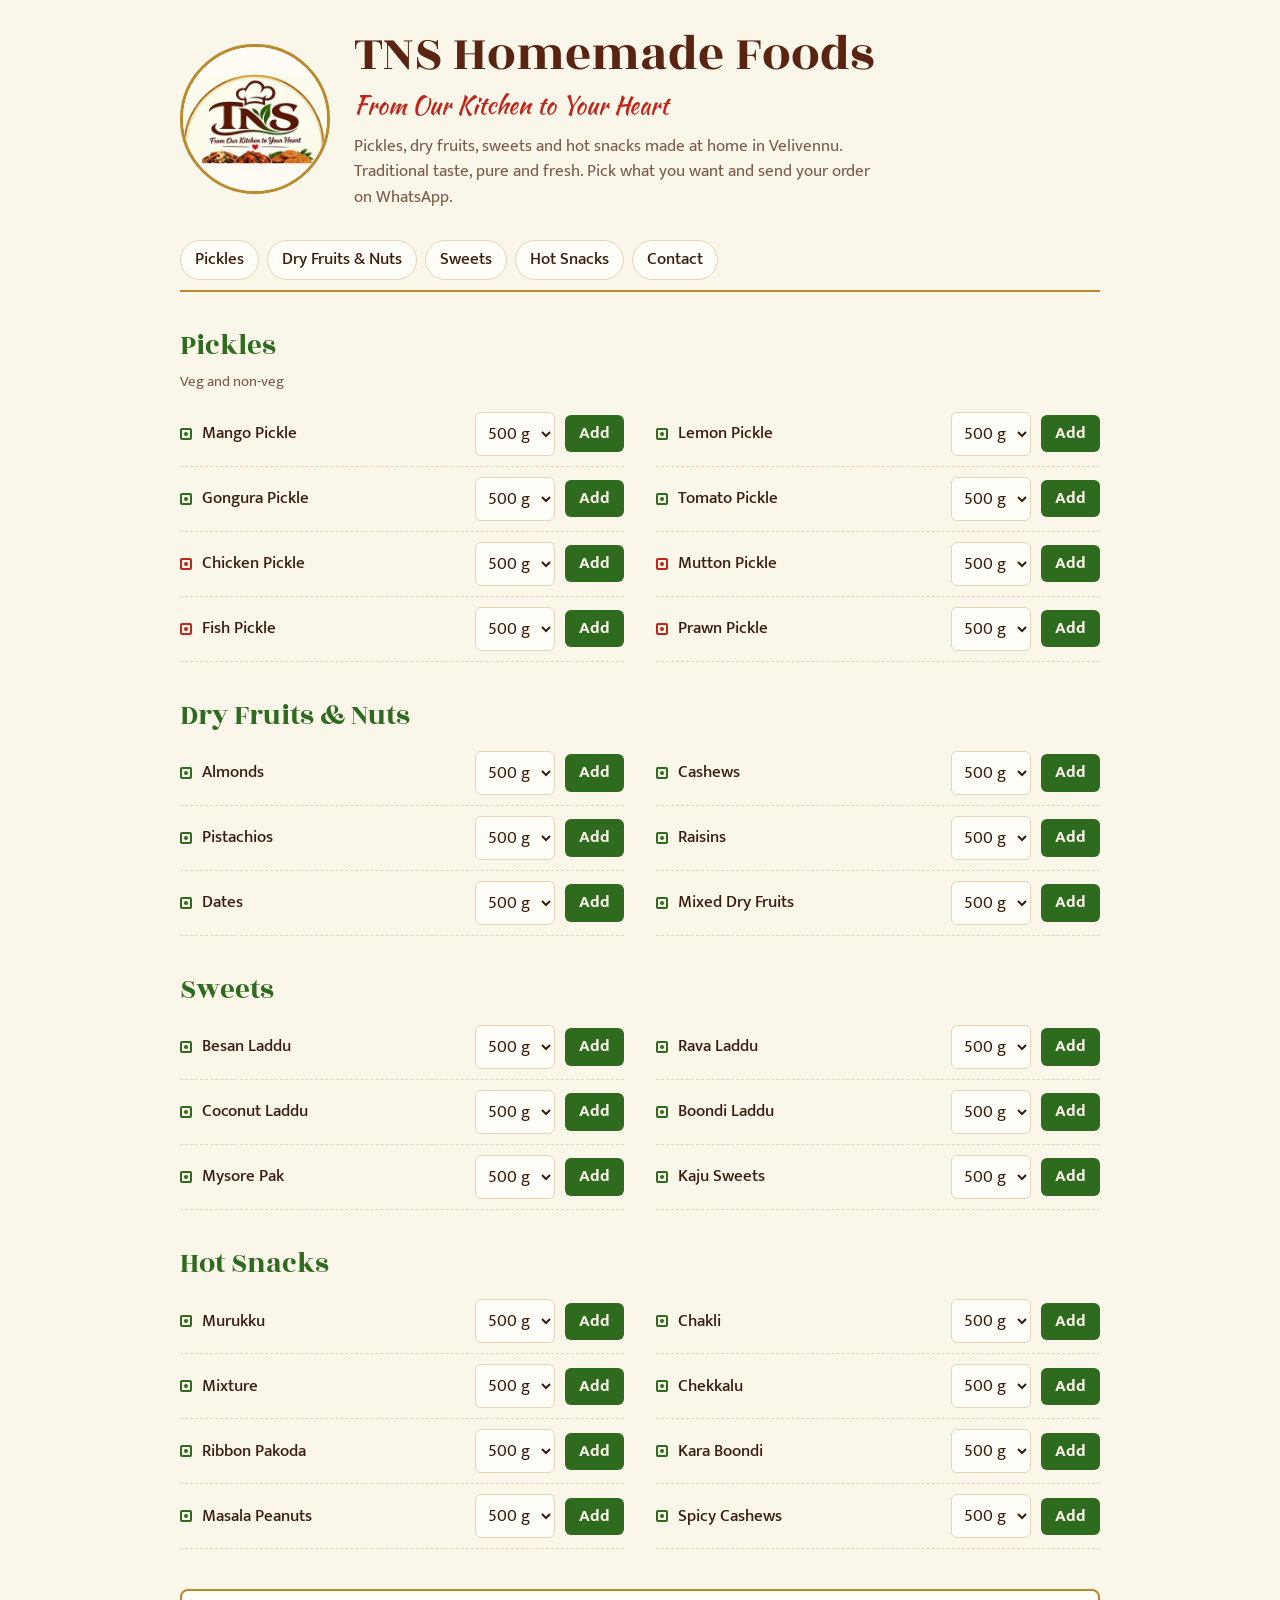
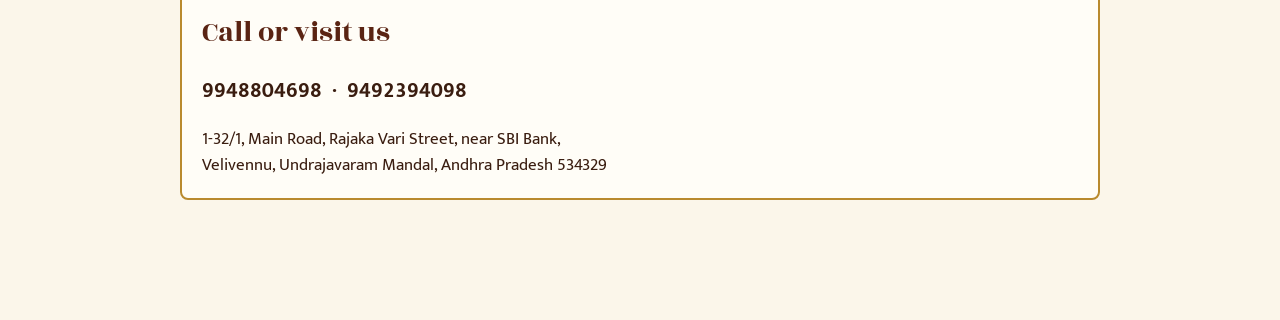
==== index.html @ 2749eb88 "Add files via upload" ====
<!doctype html>
<html lang="en">
<head>
<meta charset="utf-8">
<meta name="viewport" content="width=device-width, initial-scale=1, viewport-fit=cover">
<meta name="description" content="TNS homemade pickles, dry fruits, sweets and hot snacks from Velivennu. Order on WhatsApp.">
<style>body{margin:0}img{max-width:100%}[hidden]{display:none!important}</style>
<title>TNS Kitchen Menu</title>
<link rel="stylesheet" href="https://fonts.googleapis.com/css2?family=Rozha+One&family=Kaushan+Script&family=Mukta:wght@400;500;700&display=swap">
<style>
/* Layout: logo medallion header, sticky category strip, menu as ruled lists per category, order tray pinned to the bottom */
:root{
  --bg:#fbf6ea; --surface:#fffdf7; --ink:#3a1d10; --muted:#7a5a48; --line:#e6d6b8;
  --brown:#5a2413; --leaf:#2f6b1f; --chilli:#c0261c; --gold:#b98a2e; --on-dark:#fff8ea;
  --display:"Rozha One",Georgia,serif; --script:"Kaushan Script","Brush Script MT",cursive; --body:"Mukta","Segoe UI",system-ui,sans-serif;
}
@media (prefers-color-scheme: dark){ :root:not([data-theme="light"]){
  --bg:#1c120c; --surface:#271a12; --ink:#f6ead6; --muted:#c4a98f; --line:#4a3424;
  --brown:#8a3f24; --leaf:#7fc063; --chilli:#f0685c; --gold:#dcae55; --on-dark:#fff8ea; color-scheme:dark } }
:root[data-theme="dark"]{
  --bg:#1c120c; --surface:#271a12; --ink:#f6ead6; --muted:#c4a98f; --line:#4a3424;
  --brown:#8a3f24; --leaf:#7fc063; --chilli:#f0685c; --gold:#dcae55; --on-dark:#fff8ea; color-scheme:dark }
*{box-sizing:border-box}
body{background:var(--bg);color:var(--ink);font-family:var(--body);font-size:17px;line-height:1.5;padding-inline:16px;padding-block:0 120px}
.wrap{max-width:920px;margin-inline:auto}
header{display:flex;flex-wrap:wrap;align-items:center;gap:24px;padding-block:28px 20px}
.logo{width:150px;height:150px;border-radius:50%;border:3px solid var(--gold);object-fit:cover;flex:none;background:#fffdf7}
.head-text{flex:1 1 260px;min-width:0}
h1{font-family:var(--display);font-weight:400;font-size:clamp(2rem,6vw,3.2rem);line-height:1.05;margin:0;color:var(--brown);text-wrap:balance}
:root[data-theme="dark"] h1{color:var(--gold)}
@media (prefers-color-scheme: dark){:root:not([data-theme="light"]) h1{color:var(--gold)}}
.tag{font-family:var(--script);font-size:1.5rem;color:var(--chilli);margin:6px 0 10px}
.lede{margin:0;color:var(--muted);max-width:52ch}
nav{position:sticky;top:env(safe-area-inset-top,0px);z-index:5;background:var(--bg);display:flex;gap:8px;overflow-x:auto;padding-block:10px;border-bottom:2px solid var(--gold)}
nav a{flex:none;text-decoration:none;color:var(--ink);border:1px solid var(--line);background:var(--surface);padding:6px 14px;border-radius:999px;font-weight:500}
nav a:hover,nav a:focus-visible{border-color:var(--gold)}
section{padding-top:32px;scroll-margin-top:60px}
h2{font-family:var(--display);font-weight:400;font-size:1.8rem;margin:0 0 4px;color:var(--leaf)}
.sub{color:var(--muted);margin:0 0 8px;font-size:.95rem}
ul.items{list-style:none;margin:0;padding:0;display:grid;grid-template-columns:repeat(auto-fill,minmax(min(100%,400px),1fr));column-gap:32px}
.items li{display:flex;align-items:center;gap:10px;padding-block:10px;border-bottom:1px dashed var(--line)}
.name{flex:1;min-width:0;font-weight:500}
.dot{width:12px;height:12px;border:2px solid var(--leaf);border-radius:2px;flex:none;position:relative}
.dot::after{content:"";position:absolute;inset:2px;border-radius:50%;background:var(--leaf)}
.dot.nv{border-color:var(--chilli)}.dot.nv::after{background:var(--chilli)}
select,input,textarea{font:inherit;color:var(--ink);background:var(--surface);border:1px solid var(--line);border-radius:6px;padding:6px 8px}
button{font:inherit;cursor:pointer}
.add{background:var(--leaf);color:var(--bg);border:0;border-radius:6px;padding:6px 14px;font-weight:700}
.add:hover{filter:brightness(1.1)}
:focus-visible{outline:3px solid var(--gold);outline-offset:2px}
.visit{margin-top:40px;padding:20px;border:2px solid var(--gold);border-radius:8px;background:var(--surface)}
.visit h2{color:var(--brown)}
:root[data-theme="dark"] .visit h2{color:var(--gold)}
@media (prefers-color-scheme: dark){:root:not([data-theme="light"]) .visit h2{color:var(--gold)}}
.phones{font-size:1.3rem;font-weight:700;font-variant-numeric:tabular-nums;user-select:all}
.tray{position:fixed;left:0;right:0;bottom:0;z-index:10;background:var(--brown);color:var(--on-dark);padding:12px 16px calc(12px + env(safe-area-inset-bottom,0px))}
.tray-in{max-width:920px;margin-inline:auto;display:flex;align-items:center;gap:12px;flex-wrap:wrap}
.tray-in span{flex:1;min-width:0;font-weight:500}
.tray button,.send{background:var(--gold);color:#2a1408;border:0;border-radius:6px;padding:9px 18px;font-weight:700;text-decoration:none;display:inline-block}
.panel{position:fixed;inset:0;z-index:20;background:rgba(20,10,5,.6);display:flex;align-items:flex-end;justify-content:center}
.sheet{background:var(--bg);color:var(--ink);width:100%;max-width:560px;max-height:92%;overflow:auto;border-radius:14px 14px 0 0;padding:20px 16px calc(20px + env(safe-area-inset-bottom,0px));display:grid;gap:12px}
.sheet h2{color:var(--brown);display:flex;justify-content:space-between;align-items:center}
:root[data-theme="dark"] .sheet h2{color:var(--gold)}
@media (prefers-color-scheme: dark){:root:not([data-theme="light"]) .sheet h2{color:var(--gold)}}
.x{background:none;border:0;color:var(--ink);font-size:1.6rem;line-height:1}
.cart{list-style:none;margin:0;padding:0}
.cart li{display:flex;align-items:center;gap:8px;padding-block:8px;border-bottom:1px dashed var(--line)}
.cart .name small{display:block;color:var(--muted);font-weight:400}
.qty{display:flex;align-items:center;gap:8px;font-variant-numeric:tabular-nums}
.qty button{width:32px;height:32px;border-radius:50%;border:1px solid var(--line);background:var(--surface);color:var(--ink);font-weight:700}
label{display:grid;gap:4px;font-weight:500}
.note{color:var(--muted);font-size:.92rem;margin:0}
.send{text-align:center;background:var(--leaf);color:var(--bg);font-size:1.1rem;padding:12px}
.copy{background:none;border:1px solid var(--line);color:var(--ink);border-radius:6px;padding:9px}
</style>
</head>
<body>

<div class="wrap">
<header>
  <img class="logo" src="[data-uri]" alt="TNS logo">
  <div class="head-text">
    <h1>TNS Homemade Foods</h1>
    <p class="tag">From Our Kitchen to Your Heart</p>
    <p class="lede">Pickles, dry fruits, sweets and hot snacks made at home in Velivennu. Traditional taste, pure and fresh. Pick what you want and send your order on WhatsApp.</p>
  </div>
</header>
<nav id="nav" aria-label="Menu categories"></nav>
<main id="menu"></main>

<section class="visit" id="contact">
  <h2>Call or visit us</h2>
  <p class="phones">9948804698 &nbsp;·&nbsp; 9492394098</p>
  <p style="margin:6px 0 0">1-32/1, Main Road, Rajaka Vari Street, near SBI Bank,<br>Velivennu, Undrajavaram Mandal, Andhra Pradesh 534329</p>
</section>
</div>

<div class="tray" id="tray" hidden><div class="tray-in"><span id="trayText"></span><button id="openCart">View order</button></div></div>

<div class="panel" id="panel" hidden>
  <div class="sheet" role="dialog" aria-label="Your order">
    <h2>Your order <button class="x" id="closeCart" aria-label="Close">×</button></h2>
    <ul class="cart" id="cart"></ul>
    <label for="custName">Your name<input id="custName" autocomplete="name"></label>
    <label for="custAddr">Delivery address or "pickup"<textarea id="custAddr" rows="2"></textarea></label>
    <p class="note">We reply on WhatsApp with the price and delivery details before confirming.</p>
    <a class="send" id="send" target="_blank" rel="noopener">Send order on WhatsApp</a>
    <button class="copy" id="copy">Copy order text</button>
  </div>
</div>

<script>
const WA="919948804698", SIZES=["250 g","500 g","1 kg"];
const MENU=[
 {id:"pickles",title:"Pickles",sub:"Veg and non-veg",items:[["Mango Pickle"],["Lemon Pickle"],["Gongura Pickle"],["Tomato Pickle"],["Chicken Pickle",1],["Mutton Pickle",1],["Fish Pickle",1],["Prawn Pickle",1]]},
 {id:"dryfruits",title:"Dry Fruits & Nuts",sub:"",items:[["Almonds"],["Cashews"],["Pistachios"],["Raisins"],["Dates"],["Mixed Dry Fruits"]]},
 {id:"sweets",title:"Sweets",sub:"",items:[["Besan Laddu"],["Rava Laddu"],["Coconut Laddu"],["Boondi Laddu"],["Mysore Pak"],["Kaju Sweets"]]},
 {id:"snacks",title:"Hot Snacks",sub:"",items:[["Murukku"],["Chakli"],["Mixture"],["Chekkalu"],["Ribbon Pakoda"],["Kara Boondi"],["Masala Peanuts"],["Spicy Cashews"]]}
];
const $=id=>document.getElementById(id);
let cart={};
try{cart=JSON.parse(localStorage.getItem("tnsCart"))||{}}catch(e){}
const esc=s=>s.replace(/[&<>"]/g,c=>({"&":"&amp;","<":"&lt;",">":"&gt;",'"':"&quot;"}[c]));

$("nav").innerHTML=MENU.map(c=>`<a href="#${c.id}">${esc(c.title)}</a>`).join("")+`<a href="#contact">Contact</a>`;
$("menu").innerHTML=MENU.map(c=>`<section id="${c.id}"><h2>${esc(c.title)}</h2>${c.sub?`<p class="sub">${c.sub}</p>`:""}<ul class="items">${
  c.items.map(([n,nv],i)=>`<li><span class="dot${nv?" nv":""}" title="${nv?"Non-veg":"Veg"}"></span><span class="name">${esc(n)}</span>
  <select id="sz-${c.id}-${i}" aria-label="Pack size for ${esc(n)}">${SIZES.map((s,k)=>`<option${k==1?" selected":""}>${s}</option>`).join("")}</select>
  <button class="add" data-n="${esc(n)}" data-s="sz-${c.id}-${i}">Add</button></li>`).join("")}</ul></section>`).join("");

function orderText(){
  const lines=Object.entries(cart).map(([k,q])=>`- ${k.replace("|"," (")}) x ${q}`);
  let t="Hello TNS, I would like to order:\n"+lines.join("\n");
  if($("custName").value.trim())t+="\n\nName: "+$("custName").value.trim();
  if($("custAddr").value.trim())t+="\nDelivery: "+$("custAddr").value.trim();
  return t;
}
function render(){
  try{localStorage.setItem("tnsCart",JSON.stringify(cart))}catch(e){}
  const keys=Object.keys(cart), n=keys.reduce((a,k)=>a+cart[k],0);
  $("tray").hidden=!n;
  $("trayText").textContent=n+(n==1?" pack":" packs")+" in your order";
  $("cart").innerHTML=keys.map(k=>{const[a,s]=k.split("|");return `<li><span class="name">${esc(a)}<small>${s}</small></span><span class="qty"><button data-k="${esc(k)}" data-d="-1" aria-label="Less">−</button>${cart[k]}<button data-k="${esc(k)}" data-d="1" aria-label="More">+</button></span></li>`}).join("")||"<li>Your order is empty.</li>";
  $("send").href="https://wa.me/"+WA+"?text="+encodeURIComponent(orderText());
  if(!n)$("panel").hidden=true;
}
$("menu").addEventListener("click",e=>{const b=e.target.closest(".add");if(!b)return;
  const k=b.dataset.n+"|"+$(b.dataset.s).value;cart[k]=(cart[k]||0)+1;render();
  b.textContent="Added";setTimeout(()=>b.textContent="Add",900)});
$("cart").addEventListener("click",e=>{const b=e.target.closest("button");if(!b)return;
  const k=b.dataset.k;cart[k]+=+b.dataset.d;if(cart[k]<=0)delete cart[k];render()});
$("openCart").onclick=()=>$("panel").hidden=false;
$("closeCart").onclick=()=>$("panel").hidden=true;
$("panel").addEventListener("click",e=>{if(e.target===$("panel"))$("panel").hidden=true});
["custName","custAddr"].forEach(i=>$(i).addEventListener("input",render));
$("copy").onclick=()=>{const done=()=>{$("copy").textContent="Copied";setTimeout(()=>$("copy").textContent="Copy order text",1200)};
  navigator.clipboard.writeText(orderText()).then(done).catch(()=>{$("copy").textContent="Could not copy. Use the WhatsApp button."})};
render();
</script>
</body>
</html>
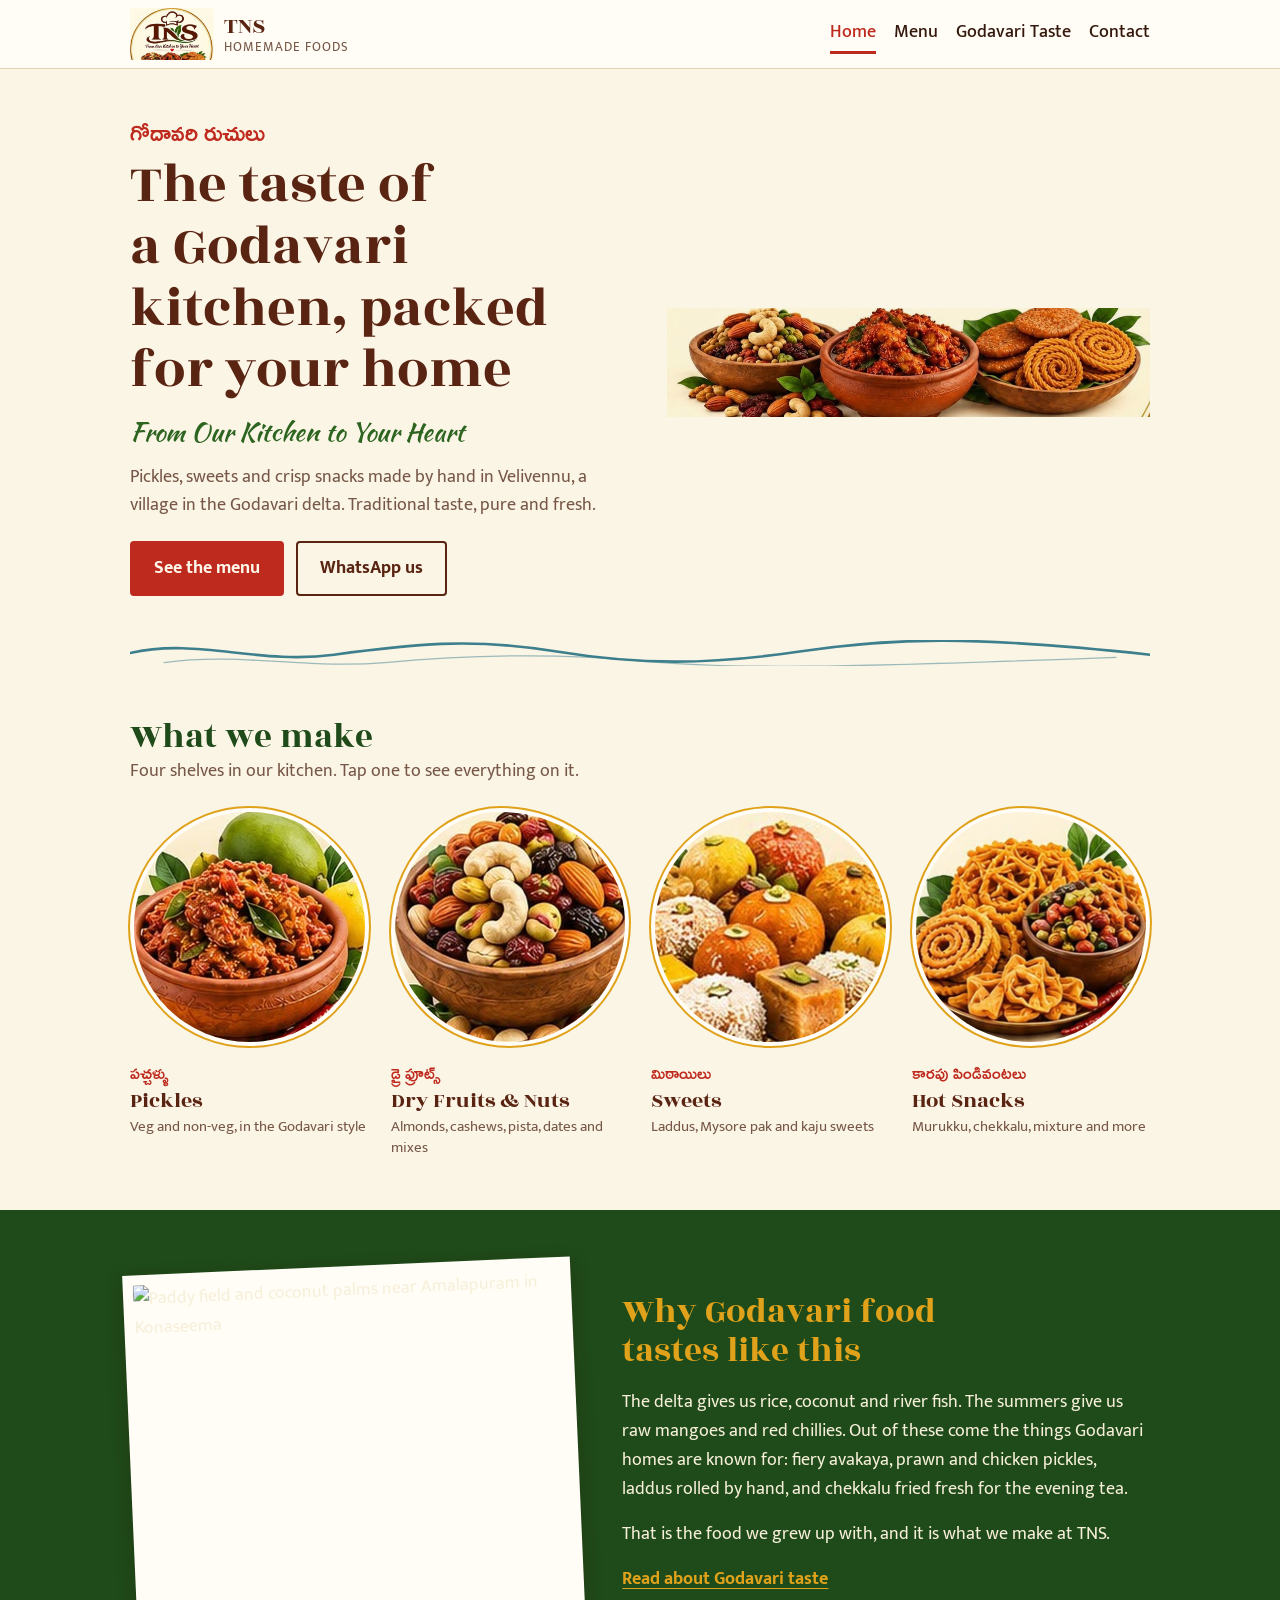
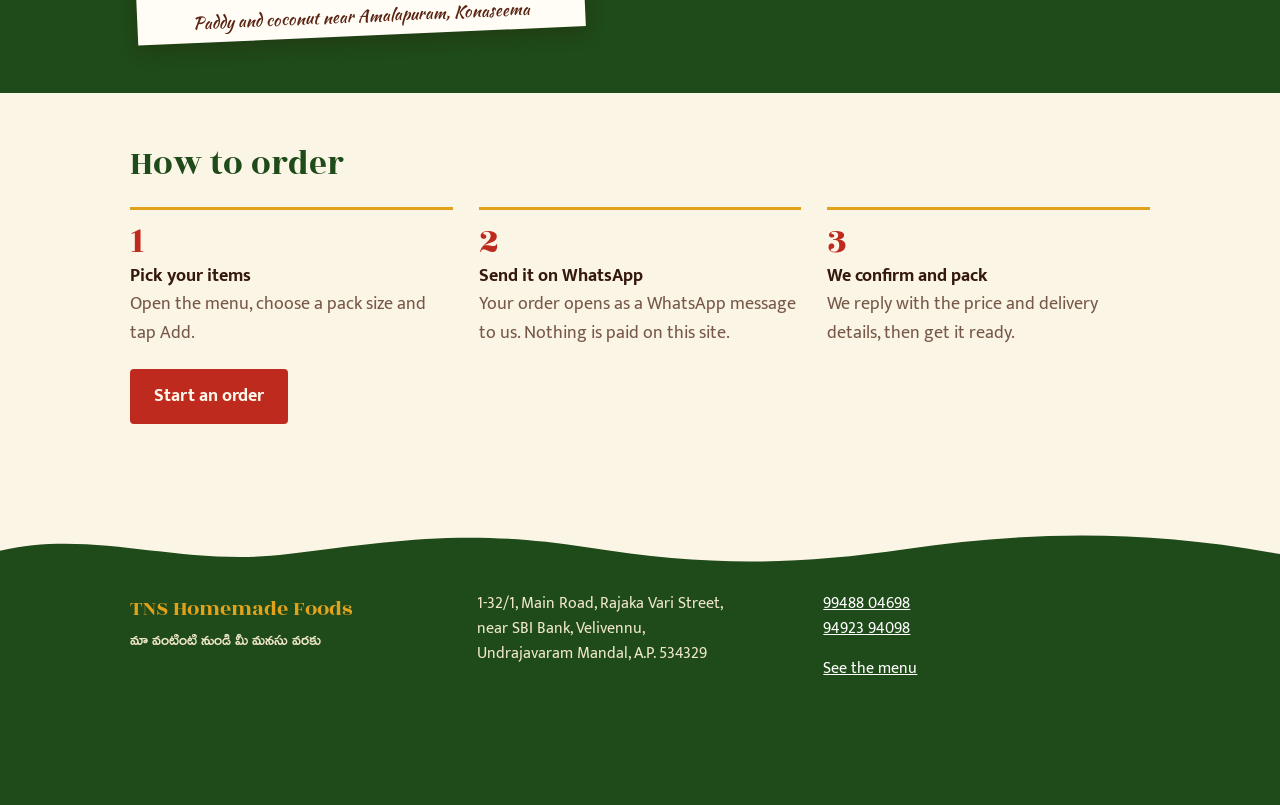
==== commit b2bf563b: "Add files via upload" ====
--- a/index.html
+++ b/index.html
@@ -2,160 +2,83 @@
 <html lang="en">
 <head>
 <meta charset="utf-8">
-<meta name="viewport" content="width=device-width, initial-scale=1, viewport-fit=cover">
-<meta name="description" content="TNS homemade pickles, dry fruits, sweets and hot snacks from Velivennu. Order on WhatsApp.">
-<style>body{margin:0}img{max-width:100%}[hidden]{display:none!important}</style>
-<title>TNS Kitchen Menu</title>
-<link rel="stylesheet" href="https://fonts.googleapis.com/css2?family=Rozha+One&family=Kaushan+Script&family=Mukta:wght@400;500;700&display=swap">
-<style>
-/* Layout: logo medallion header, sticky category strip, menu as ruled lists per category, order tray pinned to the bottom */
-:root{
-  --bg:#fbf6ea; --surface:#fffdf7; --ink:#3a1d10; --muted:#7a5a48; --line:#e6d6b8;
-  --brown:#5a2413; --leaf:#2f6b1f; --chilli:#c0261c; --gold:#b98a2e; --on-dark:#fff8ea;
-  --display:"Rozha One",Georgia,serif; --script:"Kaushan Script","Brush Script MT",cursive; --body:"Mukta","Segoe UI",system-ui,sans-serif;
-}
-@media (prefers-color-scheme: dark){ :root:not([data-theme="light"]){
-  --bg:#1c120c; --surface:#271a12; --ink:#f6ead6; --muted:#c4a98f; --line:#4a3424;
-  --brown:#8a3f24; --leaf:#7fc063; --chilli:#f0685c; --gold:#dcae55; --on-dark:#fff8ea; color-scheme:dark } }
-:root[data-theme="dark"]{
-  --bg:#1c120c; --surface:#271a12; --ink:#f6ead6; --muted:#c4a98f; --line:#4a3424;
-  --brown:#8a3f24; --leaf:#7fc063; --chilli:#f0685c; --gold:#dcae55; --on-dark:#fff8ea; color-scheme:dark }
-*{box-sizing:border-box}
-body{background:var(--bg);color:var(--ink);font-family:var(--body);font-size:17px;line-height:1.5;padding-inline:16px;padding-block:0 120px}
-.wrap{max-width:920px;margin-inline:auto}
-header{display:flex;flex-wrap:wrap;align-items:center;gap:24px;padding-block:28px 20px}
-.logo{width:150px;height:150px;border-radius:50%;border:3px solid var(--gold);object-fit:cover;flex:none;background:#fffdf7}
-.head-text{flex:1 1 260px;min-width:0}
-h1{font-family:var(--display);font-weight:400;font-size:clamp(2rem,6vw,3.2rem);line-height:1.05;margin:0;color:var(--brown);text-wrap:balance}
-:root[data-theme="dark"] h1{color:var(--gold)}
-@media (prefers-color-scheme: dark){:root:not([data-theme="light"]) h1{color:var(--gold)}}
-.tag{font-family:var(--script);font-size:1.5rem;color:var(--chilli);margin:6px 0 10px}
-.lede{margin:0;color:var(--muted);max-width:52ch}
-nav{position:sticky;top:env(safe-area-inset-top,0px);z-index:5;background:var(--bg);display:flex;gap:8px;overflow-x:auto;padding-block:10px;border-bottom:2px solid var(--gold)}
-nav a{flex:none;text-decoration:none;color:var(--ink);border:1px solid var(--line);background:var(--surface);padding:6px 14px;border-radius:999px;font-weight:500}
-nav a:hover,nav a:focus-visible{border-color:var(--gold)}
-section{padding-top:32px;scroll-margin-top:60px}
-h2{font-family:var(--display);font-weight:400;font-size:1.8rem;margin:0 0 4px;color:var(--leaf)}
-.sub{color:var(--muted);margin:0 0 8px;font-size:.95rem}
-ul.items{list-style:none;margin:0;padding:0;display:grid;grid-template-columns:repeat(auto-fill,minmax(min(100%,400px),1fr));column-gap:32px}
-.items li{display:flex;align-items:center;gap:10px;padding-block:10px;border-bottom:1px dashed var(--line)}
-.name{flex:1;min-width:0;font-weight:500}
-.dot{width:12px;height:12px;border:2px solid var(--leaf);border-radius:2px;flex:none;position:relative}
-.dot::after{content:"";position:absolute;inset:2px;border-radius:50%;background:var(--leaf)}
-.dot.nv{border-color:var(--chilli)}.dot.nv::after{background:var(--chilli)}
-select,input,textarea{font:inherit;color:var(--ink);background:var(--surface);border:1px solid var(--line);border-radius:6px;padding:6px 8px}
-button{font:inherit;cursor:pointer}
-.add{background:var(--leaf);color:var(--bg);border:0;border-radius:6px;padding:6px 14px;font-weight:700}
-.add:hover{filter:brightness(1.1)}
-:focus-visible{outline:3px solid var(--gold);outline-offset:2px}
-.visit{margin-top:40px;padding:20px;border:2px solid var(--gold);border-radius:8px;background:var(--surface)}
-.visit h2{color:var(--brown)}
-:root[data-theme="dark"] .visit h2{color:var(--gold)}
-@media (prefers-color-scheme: dark){:root:not([data-theme="light"]) .visit h2{color:var(--gold)}}
-.phones{font-size:1.3rem;font-weight:700;font-variant-numeric:tabular-nums;user-select:all}
-.tray{position:fixed;left:0;right:0;bottom:0;z-index:10;background:var(--brown);color:var(--on-dark);padding:12px 16px calc(12px + env(safe-area-inset-bottom,0px))}
-.tray-in{max-width:920px;margin-inline:auto;display:flex;align-items:center;gap:12px;flex-wrap:wrap}
-.tray-in span{flex:1;min-width:0;font-weight:500}
-.tray button,.send{background:var(--gold);color:#2a1408;border:0;border-radius:6px;padding:9px 18px;font-weight:700;text-decoration:none;display:inline-block}
-.panel{position:fixed;inset:0;z-index:20;background:rgba(20,10,5,.6);display:flex;align-items:flex-end;justify-content:center}
-.sheet{background:var(--bg);color:var(--ink);width:100%;max-width:560px;max-height:92%;overflow:auto;border-radius:14px 14px 0 0;padding:20px 16px calc(20px + env(safe-area-inset-bottom,0px));display:grid;gap:12px}
-.sheet h2{color:var(--brown);display:flex;justify-content:space-between;align-items:center}
-:root[data-theme="dark"] .sheet h2{color:var(--gold)}
-@media (prefers-color-scheme: dark){:root:not([data-theme="light"]) .sheet h2{color:var(--gold)}}
-.x{background:none;border:0;color:var(--ink);font-size:1.6rem;line-height:1}
-.cart{list-style:none;margin:0;padding:0}
-.cart li{display:flex;align-items:center;gap:8px;padding-block:8px;border-bottom:1px dashed var(--line)}
-.cart .name small{display:block;color:var(--muted);font-weight:400}
-.qty{display:flex;align-items:center;gap:8px;font-variant-numeric:tabular-nums}
-.qty button{width:32px;height:32px;border-radius:50%;border:1px solid var(--line);background:var(--surface);color:var(--ink);font-weight:700}
-label{display:grid;gap:4px;font-weight:500}
-.note{color:var(--muted);font-size:.92rem;margin:0}
-.send{text-align:center;background:var(--leaf);color:var(--bg);font-size:1.1rem;padding:12px}
-.copy{background:none;border:1px solid var(--line);color:var(--ink);border-radius:6px;padding:9px}
-</style>
+<meta name="viewport" content="width=device-width, initial-scale=1">
+<title>TNS Homemade Foods | Godavari pickles, sweets and snacks</title>
+<meta name="description" content="Homemade Godavari pickles, dry fruits, sweets and hot snacks from Velivennu, Andhra Pradesh. Order on WhatsApp.">
+<meta property="og:title" content="TNS Homemade Foods | Godavari pickles, sweets and snacks">
+<meta property="og:description" content="Homemade Godavari pickles, dry fruits, sweets and hot snacks from Velivennu, Andhra Pradesh. Order on WhatsApp.">
+<meta property="og:image" content="https://tnsfoods4698-jpg.github.io/tnsfoods/logo.jpg">
+<meta property="og:type" content="website">
+<link rel="icon" href="logo.jpg">
+<link rel="preconnect" href="https://fonts.googleapis.com">
+<link rel="stylesheet" href="https://fonts.googleapis.com/css2?family=Rozha+One&family=Kaushan+Script&family=Mukta:wght@400;500;700&family=Ramabhadra&family=Noto+Sans+Telugu:wght@400;600&display=swap">
+<link rel="stylesheet" href="style.css">
 </head>
 <body>
-
-<div class="wrap">
-<header>
-  <img class="logo" src="[data-uri]" alt="TNS logo">
-  <div class="head-text">
-    <h1>TNS Homemade Foods</h1>
-    <p class="tag">From Our Kitchen to Your Heart</p>
-    <p class="lede">Pickles, dry fruits, sweets and hot snacks made at home in Velivennu. Traditional taste, pure and fresh. Pick what you want and send your order on WhatsApp.</p>
+<header class="top">
+  <div class="wrap top-in">
+    <a class="brand" href="index.html"><img src="logo.jpg" alt="TNS" width="96" height="60"><span>TNS <small>Homemade Foods</small></span></a>
+    <nav aria-label="Main"><a href="index.html" aria-current="page">Home</a><a href="menu.html">Menu</a><a href="godavari.html">Godavari Taste</a><a href="contact.html">Contact</a></nav>
   </div>
 </header>
-<nav id="nav" aria-label="Menu categories"></nav>
-<main id="menu"></main>
+<main>
+<section class="hero"><div class="wrap hero-in">
+  <div class="hero-text">
+    <p class="te hero-te">గోదావరి రుచులు</p>
+    <h1>The taste of a Godavari kitchen, packed for your home</h1>
+    <p class="script">From Our Kitchen to Your Heart</p>
+    <p class="lede">Pickles, sweets and crisp snacks made by hand in Velivennu, a village in the Godavari delta. Traditional taste, pure and fresh.</p>
+    <p class="cta"><a class="btn" href="menu.html">See the menu</a> <a class="btn ghost" href="https://wa.me/919948804698" target="_blank" rel="noopener">WhatsApp us</a></p>
+  </div>
+  <img class="hero-img" src="c_hero.jpg" alt="Dry fruits, pickle and murukku in clay and wooden bowls">
+</div></section>
+<div class="wrap"><svg class="river" viewBox="0 0 1200 30" preserveAspectRatio="none" aria-hidden="true"><path d="M0 15c80-18 150 14 240 2s160-20 260-4 180 16 290 0 200-18 410 4" fill="none" stroke="currentColor" stroke-width="3" stroke-linecap="round"/><path d="M40 26c90-12 170 8 260 0s190-12 300-2 230 8 560-4" fill="none" stroke="currentColor" stroke-width="1.5" stroke-linecap="round" opacity=".5"/></svg></div>
 
-<section class="visit" id="contact">
-  <h2>Call or visit us</h2>
-  <p class="phones">9948804698 &nbsp;·&nbsp; 9492394098</p>
-  <p style="margin:6px 0 0">1-32/1, Main Road, Rajaka Vari Street, near SBI Bank,<br>Velivennu, Undrajavaram Mandal, Andhra Pradesh 534329</p>
+<section class="wrap block">
+  <h2>What we make</h2>
+  <p class="block-sub">Four shelves in our kitchen. Tap one to see everything on it.</p>
+  <div class="cats"><a class="cat" href="menu.html#pickles"><img src="c_pickles.jpg" alt="" loading="lazy"><span class="cat-te te">పచ్చళ్ళు</span><strong>Pickles</strong><span class="cat-sub">Veg and non-veg, in the Godavari style</span></a><a class="cat" href="menu.html#dryfruits"><img src="c_dryfruits.jpg" alt="" loading="lazy"><span class="cat-te te">డ్రై ఫ్రూట్స్</span><strong>Dry Fruits & Nuts</strong><span class="cat-sub">Almonds, cashews, pista, dates and mixes</span></a><a class="cat" href="menu.html#sweets"><img src="c_sweets.jpg" alt="" loading="lazy"><span class="cat-te te">మిఠాయిలు</span><strong>Sweets</strong><span class="cat-sub">Laddus, Mysore pak and kaju sweets</span></a><a class="cat" href="menu.html#snacks"><img src="c_snacks.jpg" alt="" loading="lazy"><span class="cat-te te">కారపు పిండివంటలు</span><strong>Hot Snacks</strong><span class="cat-sub">Murukku, chekkalu, mixture and more</span></a></div>
 </section>
-</div>
 
-<div class="tray" id="tray" hidden><div class="tray-in"><span id="trayText"></span><button id="openCart">View order</button></div></div>
+<section class="leaf"><div class="wrap split">
+  <figure class="photo tilt"><img src="https://commons.wikimedia.org/wiki/Special:FilePath/Amazing_look_at_amalapuram.jpg?width=1000" alt="Paddy field and coconut palms near Amalapuram in Konaseema" loading="lazy"><figcaption>Paddy and coconut near Amalapuram, Konaseema</figcaption></figure>
+  <div>
+    <h2>Why Godavari food tastes like this</h2>
+    <p>The delta gives us rice, coconut and river fish. The summers give us raw mangoes and red chillies. Out of these come the things Godavari homes are known for: fiery avakaya, prawn and chicken pickles, laddus rolled by hand, and chekkalu fried fresh for the evening tea.</p>
+    <p>That is the food we grew up with, and it is what we make at TNS.</p>
+    <p><a class="link" href="godavari.html">Read about Godavari taste</a></p>
+  </div>
+</div></section>
 
+<section class="wrap block">
+  <h2>How to order</h2>
+  <ol class="steps">
+    <li><strong>Pick your items</strong>Open the menu, choose a pack size and tap Add.</li>
+    <li><strong>Send it on WhatsApp</strong>Your order opens as a WhatsApp message to us. Nothing is paid on this site.</li>
+    <li><strong>We confirm and pack</strong>We reply with the price and delivery details, then get it ready.</li>
+  </ol>
+  <p class="cta"><a class="btn" href="menu.html">Start an order</a></p>
+</section>
+</main>
+<footer class="foot">
+  <svg class="wave" viewBox="0 0 1200 40" preserveAspectRatio="none" aria-hidden="true"><path d="M0 22c90-26 170 20 270 4s170-30 280-8 190 22 300 2 220-24 350 6v14H0z" fill="currentColor"/></svg>
+  <div class="foot-body"><div class="wrap foot-in">
+    <div><p class="foot-name">TNS Homemade Foods</p><p class="te">మా వంటింటి నుండి మీ మనసు వరకు</p></div>
+    <div><p>1-32/1, Main Road, Rajaka Vari Street,<br>near SBI Bank, Velivennu,<br>Undrajavaram Mandal, A.P. 534329</p></div>
+    <div><p><a href="tel:+919948804698">99488 04698</a><br><a href="tel:+919492394098">94923 94098</a></p><p><a href="menu.html">See the menu</a></p></div>
+  </div></div>
+</footer>
+<div class="tray" id="tray" hidden><div class="wrap tray-in"><span id="trayText"></span><button id="openCart" type="button">View order</button></div></div>
 <div class="panel" id="panel" hidden>
   <div class="sheet" role="dialog" aria-label="Your order">
-    <h2>Your order <button class="x" id="closeCart" aria-label="Close">×</button></h2>
+    <h2>Your order <button class="x" id="closeCart" type="button" aria-label="Close">×</button></h2>
     <ul class="cart" id="cart"></ul>
     <label for="custName">Your name<input id="custName" autocomplete="name"></label>
-    <label for="custAddr">Delivery address or "pickup"<textarea id="custAddr" rows="2"></textarea></label>
-    <p class="note">We reply on WhatsApp with the price and delivery details before confirming.</p>
-    <a class="send" id="send" target="_blank" rel="noopener">Send order on WhatsApp</a>
-    <button class="copy" id="copy">Copy order text</button>
+    <label for="custAddr">Delivery address, or write "pickup"<textarea id="custAddr" rows="2"></textarea></label>
+    <p class="note">We reply on WhatsApp with the price and delivery details before we pack anything.</p>
+    <a class="btn wa" id="send" target="_blank" rel="noopener">Send order on WhatsApp</a>
   </div>
 </div>
-
-<script>
-const WA="919948804698", SIZES=["250 g","500 g","1 kg"];
-const MENU=[
- {id:"pickles",title:"Pickles",sub:"Veg and non-veg",items:[["Mango Pickle"],["Lemon Pickle"],["Gongura Pickle"],["Tomato Pickle"],["Chicken Pickle",1],["Mutton Pickle",1],["Fish Pickle",1],["Prawn Pickle",1]]},
- {id:"dryfruits",title:"Dry Fruits & Nuts",sub:"",items:[["Almonds"],["Cashews"],["Pistachios"],["Raisins"],["Dates"],["Mixed Dry Fruits"]]},
- {id:"sweets",title:"Sweets",sub:"",items:[["Besan Laddu"],["Rava Laddu"],["Coconut Laddu"],["Boondi Laddu"],["Mysore Pak"],["Kaju Sweets"]]},
- {id:"snacks",title:"Hot Snacks",sub:"",items:[["Murukku"],["Chakli"],["Mixture"],["Chekkalu"],["Ribbon Pakoda"],["Kara Boondi"],["Masala Peanuts"],["Spicy Cashews"]]}
-];
-const $=id=>document.getElementById(id);
-let cart={};
-try{cart=JSON.parse(localStorage.getItem("tnsCart"))||{}}catch(e){}
-const esc=s=>s.replace(/[&<>"]/g,c=>({"&":"&amp;","<":"&lt;",">":"&gt;",'"':"&quot;"}[c]));
-
-$("nav").innerHTML=MENU.map(c=>`<a href="#${c.id}">${esc(c.title)}</a>`).join("")+`<a href="#contact">Contact</a>`;
-$("menu").innerHTML=MENU.map(c=>`<section id="${c.id}"><h2>${esc(c.title)}</h2>${c.sub?`<p class="sub">${c.sub}</p>`:""}<ul class="items">${
-  c.items.map(([n,nv],i)=>`<li><span class="dot${nv?" nv":""}" title="${nv?"Non-veg":"Veg"}"></span><span class="name">${esc(n)}</span>
-  <select id="sz-${c.id}-${i}" aria-label="Pack size for ${esc(n)}">${SIZES.map((s,k)=>`<option${k==1?" selected":""}>${s}</option>`).join("")}</select>
-  <button class="add" data-n="${esc(n)}" data-s="sz-${c.id}-${i}">Add</button></li>`).join("")}</ul></section>`).join("");
-
-function orderText(){
-  const lines=Object.entries(cart).map(([k,q])=>`- ${k.replace("|"," (")}) x ${q}`);
-  let t="Hello TNS, I would like to order:\n"+lines.join("\n");
-  if($("custName").value.trim())t+="\n\nName: "+$("custName").value.trim();
-  if($("custAddr").value.trim())t+="\nDelivery: "+$("custAddr").value.trim();
-  return t;
-}
-function render(){
-  try{localStorage.setItem("tnsCart",JSON.stringify(cart))}catch(e){}
-  const keys=Object.keys(cart), n=keys.reduce((a,k)=>a+cart[k],0);
-  $("tray").hidden=!n;
-  $("trayText").textContent=n+(n==1?" pack":" packs")+" in your order";
-  $("cart").innerHTML=keys.map(k=>{const[a,s]=k.split("|");return `<li><span class="name">${esc(a)}<small>${s}</small></span><span class="qty"><button data-k="${esc(k)}" data-d="-1" aria-label="Less">−</button>${cart[k]}<button data-k="${esc(k)}" data-d="1" aria-label="More">+</button></span></li>`}).join("")||"<li>Your order is empty.</li>";
-  $("send").href="https://wa.me/"+WA+"?text="+encodeURIComponent(orderText());
-  if(!n)$("panel").hidden=true;
-}
-$("menu").addEventListener("click",e=>{const b=e.target.closest(".add");if(!b)return;
-  const k=b.dataset.n+"|"+$(b.dataset.s).value;cart[k]=(cart[k]||0)+1;render();
-  b.textContent="Added";setTimeout(()=>b.textContent="Add",900)});
-$("cart").addEventListener("click",e=>{const b=e.target.closest("button");if(!b)return;
-  const k=b.dataset.k;cart[k]+=+b.dataset.d;if(cart[k]<=0)delete cart[k];render()});
-$("openCart").onclick=()=>$("panel").hidden=false;
-$("closeCart").onclick=()=>$("panel").hidden=true;
-$("panel").addEventListener("click",e=>{if(e.target===$("panel"))$("panel").hidden=true});
-["custName","custAddr"].forEach(i=>$(i).addEventListener("input",render));
-$("copy").onclick=()=>{const done=()=>{$("copy").textContent="Copied";setTimeout(()=>$("copy").textContent="Copy order text",1200)};
-  navigator.clipboard.writeText(orderText()).then(done).catch(()=>{$("copy").textContent="Could not copy. Use the WhatsApp button."})};
-render();
-</script>
+<script src="app.js"></script>
 </body>
 </html>
--- a/style.css
+++ b/style.css
@@ -0,0 +1,133 @@
+:root{
+  --bg:#fbf5e6; --paper:#fffdf6; --ink:#35190d; --muted:#775848; --line:#e4d3b1;
+  --brown:#5a2413; --leaf:#2c6420; --leaf-deep:#1f4a19; --chilli:#bf2a1e; --turmeric:#e0a21b; --river:#3d7f8c;
+  --display:"Rozha One",Georgia,serif; --script:"Kaushan Script",cursive; --body:"Mukta","Noto Sans Telugu","Segoe UI",sans-serif; --telugu:"Ramabhadra","Noto Sans Telugu",sans-serif;
+}
+*{box-sizing:border-box}
+html{scroll-behavior:smooth}
+body{margin:0;background:var(--bg);color:var(--ink);font-family:var(--body);font-size:18px;line-height:1.6}
+img{max-width:100%;display:block}
+a{color:inherit}
+.wrap{max-width:1060px;margin-inline:auto;padding-inline:20px}
+.te{font-family:var(--telugu)}
+h1,h2{font-family:var(--display);font-weight:400;line-height:1.1;text-wrap:balance;margin:0}
+h1{font-size:clamp(2.1rem,5.5vw,3.5rem);color:var(--brown)}
+h2{font-size:clamp(1.6rem,3.5vw,2.2rem);color:var(--leaf-deep)}
+p{margin:0 0 .9em}
+:focus-visible{outline:3px solid var(--turmeric);outline-offset:2px}
+
+.top{position:sticky;top:0;z-index:8;background:var(--paper);border-bottom:1px solid var(--line)}
+.top-in{display:flex;align-items:center;justify-content:space-between;gap:8px 20px;flex-wrap:wrap;padding-block:8px}
+.brand{display:flex;align-items:center;gap:10px;text-decoration:none;font-family:var(--display);font-size:1.5rem;color:var(--brown);line-height:1}
+.brand img{height:52px;width:auto;mix-blend-mode:multiply}
+.brand small{display:block;font-family:var(--body);font-size:.8rem;letter-spacing:.08em;text-transform:uppercase;color:var(--muted);margin-top:4px}
+.top nav{display:flex;gap:4px 18px;flex-wrap:wrap}
+.top nav a{text-decoration:none;font-weight:500;padding:4px 0;border-bottom:3px solid transparent}
+.top nav a:hover{border-color:var(--line)}
+.top nav a[aria-current]{border-color:var(--chilli);color:var(--chilli)}
+
+.hero-in{display:grid;grid-template-columns:1.05fr 1fr;gap:30px;align-items:center;padding-block:44px 28px}
+.hero-te{color:var(--chilli);font-size:1.5rem;margin:0 0 4px}
+.script{font-family:var(--script);font-size:1.6rem;color:var(--leaf);margin:.4em 0}
+.lede{color:var(--muted);max-width:56ch;font-size:1.1rem}
+.hero-img{width:100%;mix-blend-mode:multiply}
+.cta{display:flex;gap:12px;flex-wrap:wrap;margin-top:1.2em}
+.btn{display:inline-block;background:var(--chilli);color:#fff8ea;text-decoration:none;font-weight:700;padding:11px 22px;border-radius:4px;border:2px solid var(--chilli);cursor:pointer;font:inherit;font-weight:700}
+.btn:hover{background:var(--brown);border-color:var(--brown)}
+.btn.ghost{background:transparent;color:var(--brown);border-color:var(--brown)}
+.btn.ghost:hover{background:var(--brown);color:#fff8ea}
+.btn.wa{background:var(--leaf);border-color:var(--leaf);text-align:center}
+.link{color:var(--chilli);font-weight:700;text-underline-offset:4px}
+.river{display:block;width:100%;height:26px;color:var(--river)}
+
+.block{padding-block:52px}
+.block-sub{color:var(--muted)}
+.cats{display:grid;grid-template-columns:repeat(4,1fr);gap:22px;margin-top:22px}
+.cat{text-decoration:none;display:flex;flex-direction:column;gap:2px}
+.cat img{aspect-ratio:1;width:100%;object-fit:cover;border-radius:50%;border:4px solid var(--paper);outline:2px solid var(--turmeric);margin-bottom:12px;transition:transform .25s}
+.cat:nth-child(even) img{border-radius:46% 54% 50% 50%/52% 48% 52% 48%}
+.cat:hover img{transform:rotate(-3deg) scale(1.03)}
+.cat-te{color:var(--chilli);font-size:1.05rem}
+.cat strong{font-family:var(--display);font-weight:400;font-size:1.35rem;color:var(--brown);line-height:1.15}
+.cat-sub{color:var(--muted);font-size:.95rem;line-height:1.4}
+
+.leaf{background:var(--leaf-deep);color:#f6efd9;padding-block:56px}
+.leaf h2{color:var(--turmeric);margin-bottom:.5em}
+.leaf .link{color:var(--turmeric)}
+.split{display:grid;grid-template-columns:.85fr 1fr;gap:44px;align-items:center}
+.photo{margin:0;background:var(--paper);padding:10px 10px 6px;box-shadow:0 6px 18px rgba(40,20,5,.25)}
+.photo img{width:100%;aspect-ratio:4/3;object-fit:cover}
+.photo figcaption{font-family:var(--script);color:var(--brown);text-align:center;padding-top:6px;font-size:1.05rem}
+.photo.tilt{transform:rotate(-2.5deg)}
+.photo.wide img{aspect-ratio:21/9}
+
+.steps{list-style:none;counter-reset:s;padding:0;margin:24px 0 0;display:grid;grid-template-columns:repeat(3,1fr);gap:26px}
+.steps li{counter-increment:s;border-top:3px solid var(--turmeric);padding-top:12px;color:var(--muted)}
+.steps li::before{content:counter(s);font-family:var(--display);font-size:2.4rem;color:var(--chilli);line-height:1;display:block}
+.steps strong{display:block;color:var(--ink);font-size:1.15rem}
+
+.pagehead{padding-block:40px 20px}
+.chips{position:sticky;top:69px;z-index:5;background:var(--bg);display:flex;gap:8px;overflow-x:auto;padding-block:10px;border-bottom:2px solid var(--turmeric)}
+.chips a{flex:none;text-decoration:none;border:1px solid var(--line);background:var(--paper);padding:5px 14px;border-radius:999px;font-weight:500}
+.msec{padding-top:36px;scroll-margin-top:130px}
+.msec-head{display:flex;align-items:center;gap:16px;margin-bottom:6px}
+.msec-head img{width:84px;height:84px;object-fit:cover;border-radius:50%;outline:2px solid var(--turmeric);flex:none}
+.msec-head .te{color:var(--chilli);display:block;font-size:1.1rem}
+.items{list-style:none;margin:0;padding:0;display:grid;grid-template-columns:repeat(auto-fill,minmax(min(100%,440px),1fr));column-gap:40px}
+.items li{display:flex;align-items:center;gap:10px;padding-block:11px;border-bottom:1px dashed var(--line)}
+.name{flex:1;min-width:0;font-weight:500;line-height:1.3}
+.name .te{display:block;color:var(--muted);font-size:.92rem;font-weight:400}
+.key{white-space:nowrap}
+.dot{display:inline-block;width:13px;height:13px;border:2px solid var(--leaf);border-radius:2px;flex:none;position:relative;vertical-align:-1px}
+.dot::after{content:"";position:absolute;inset:2px;border-radius:50%;background:var(--leaf)}
+.dot.nv{border-color:var(--chilli)}.dot.nv::after{background:var(--chilli)}
+select,input,textarea{font:inherit;color:var(--ink);background:var(--paper);border:1px solid var(--line);border-radius:4px;padding:6px 8px}
+.add{background:var(--leaf);color:#fff8ea;border:0;border-radius:4px;padding:7px 15px;font:inherit;font-weight:700;cursor:pointer}
+.add:hover{background:var(--leaf-deep)}
+
+.story{max-width:720px;padding-block:36px 20px}
+.story h2{margin:1.5em 0 .4em}
+.story h2 .te{font-size:.6em;color:var(--chilli);white-space:nowrap}
+.credits{font-size:.85rem;color:var(--muted);margin-top:2.5em}
+.contact{display:grid;grid-template-columns:repeat(auto-fit,minmax(240px,1fr));gap:22px;padding-block:10px 60px}
+.cbox{background:var(--paper);border:1px solid var(--line);border-top:4px solid var(--turmeric);padding:20px}
+.cbox h2{font-size:1.4rem;margin-bottom:.4em}
+.big{font-size:1.5rem;font-weight:700;margin:0}
+.big a{text-decoration:none}
+
+.foot{margin-top:40px;color:var(--leaf-deep)}
+.wave{display:block;width:100%;height:34px;margin-bottom:-1px}
+.foot-body{background:var(--leaf-deep);color:#efe6cc;padding-block:26px 110px;font-size:.98rem}
+.foot-in{display:grid;grid-template-columns:repeat(auto-fit,minmax(220px,1fr));gap:20px}
+.foot-name{font-family:var(--display);font-size:1.4rem;color:var(--turmeric);margin:0}
+.foot a{color:#fff}
+
+.tray{position:fixed;left:0;right:0;bottom:0;z-index:10;background:var(--brown);color:#fff8ea;padding-block:12px}
+.tray-in{display:flex;align-items:center;gap:12px}
+.tray-in span{flex:1;font-weight:500}
+.tray button{background:var(--turmeric);color:#2a1408;border:0;border-radius:4px;padding:9px 18px;font:inherit;font-weight:700;cursor:pointer}
+.panel{position:fixed;inset:0;z-index:20;background:rgba(20,10,5,.6);display:flex;align-items:flex-end;justify-content:center}
+.sheet{background:var(--bg);width:100%;max-width:560px;max-height:92%;overflow:auto;border-radius:12px 12px 0 0;padding:20px;display:grid;gap:12px}
+.sheet h2{display:flex;justify-content:space-between;align-items:center;color:var(--brown)}
+.x{background:none;border:0;font-size:1.7rem;line-height:1;cursor:pointer;color:var(--ink)}
+.cart{list-style:none;margin:0;padding:0}
+.cart li{display:flex;align-items:center;gap:8px;padding-block:8px;border-bottom:1px dashed var(--line)}
+.cart small{display:block;color:var(--muted);font-weight:400}
+.qty{display:flex;align-items:center;gap:8px;font-variant-numeric:tabular-nums}
+.qty button{width:32px;height:32px;border-radius:50%;border:1px solid var(--line);background:var(--paper);font-weight:700;cursor:pointer}
+label{display:grid;gap:4px;font-weight:500}
+.note{color:var(--muted);font-size:.92rem;margin:0}
+[hidden]{display:none!important}
+
+@media (max-width:760px){
+  body{font-size:17px}
+  .hero-in,.split{grid-template-columns:1fr}
+  .hero-in{padding-block:26px 16px}
+  .hero-img{order:-1}
+  .cats{grid-template-columns:repeat(2,1fr)}
+  .steps{grid-template-columns:1fr}
+  .chips{top:104px}
+  .msec{scroll-margin-top:170px}
+  .brand img{height:42px}
+}
+@media (prefers-reduced-motion:reduce){html{scroll-behavior:auto}.cat img{transition:none}}
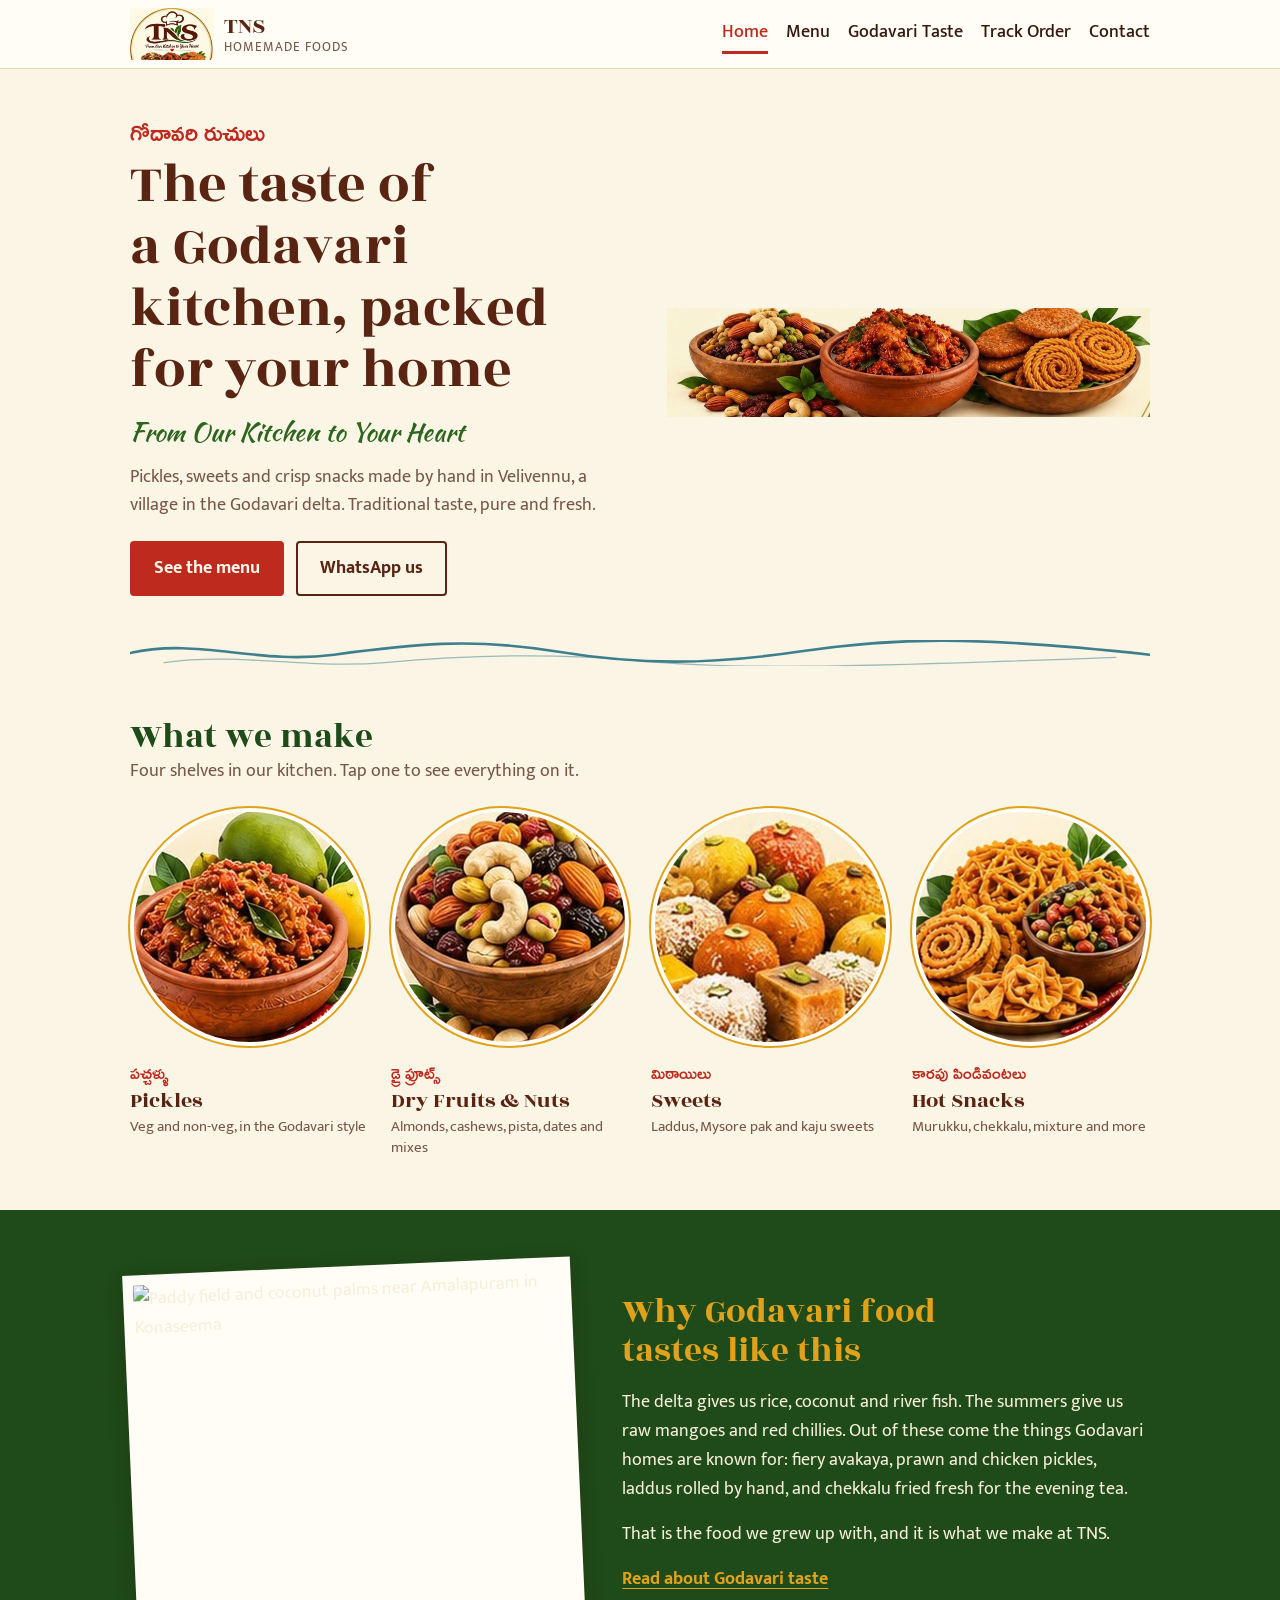
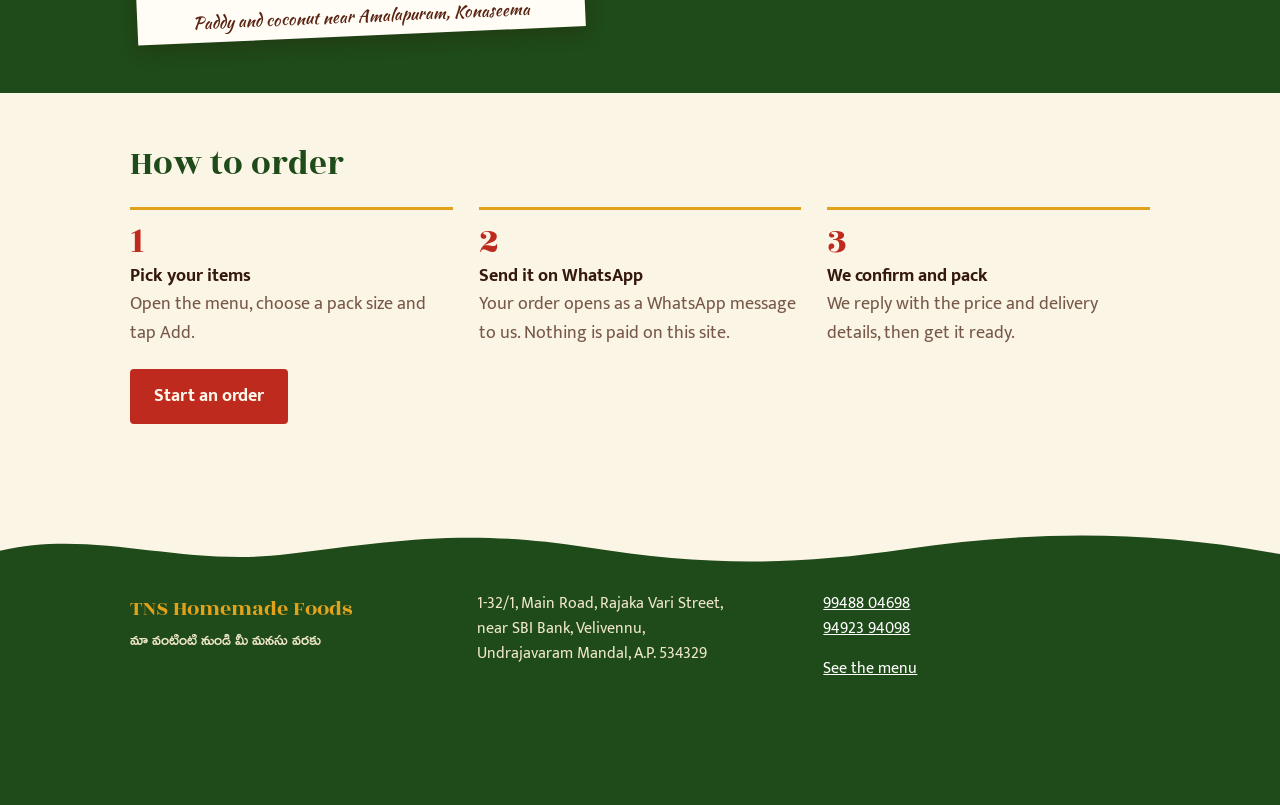
==== commit e820cbcf: "Add files via upload" ====
--- a/index.html
+++ b/index.html
@@ -18,7 +18,7 @@
 <header class="top">
   <div class="wrap top-in">
     <a class="brand" href="index.html"><img src="logo.jpg" alt="TNS" width="96" height="60"><span>TNS <small>Homemade Foods</small></span></a>
-    <nav aria-label="Main"><a href="index.html" aria-current="page">Home</a><a href="menu.html">Menu</a><a href="godavari.html">Godavari Taste</a><a href="contact.html">Contact</a></nav>
+    <nav aria-label="Main"><a href="index.html" aria-current="page">Home</a><a href="menu.html">Menu</a><a href="godavari.html">Godavari Taste</a><a href="track.html">Track Order</a><a href="contact.html">Contact</a></nav>
   </div>
 </header>
 <main>
@@ -72,11 +72,22 @@
 <div class="panel" id="panel" hidden>
   <div class="sheet" role="dialog" aria-label="Your order">
     <h2>Your order <button class="x" id="closeCart" type="button" aria-label="Close">×</button></h2>
-    <ul class="cart" id="cart"></ul>
-    <label for="custName">Your name<input id="custName" autocomplete="name"></label>
-    <label for="custAddr">Delivery address, or write "pickup"<textarea id="custAddr" rows="2"></textarea></label>
-    <p class="note">We reply on WhatsApp with the price and delivery details before we pack anything.</p>
-    <a class="btn wa" id="send" target="_blank" rel="noopener">Send order on WhatsApp</a>
+    <div id="orderForm" class="stack">
+      <ul class="cart" id="cart"></ul>
+      <label for="custName">Your name<input id="custName" autocomplete="name"></label>
+      <label for="custPhone">Phone number<input id="custPhone" type="tel" inputmode="tel" autocomplete="tel" placeholder="10 digit mobile number"></label>
+      <label for="custAddr">Delivery address, or write "pickup"<textarea id="custAddr" rows="2"></textarea></label>
+      <div class="locrow"><button class="btn ghost" id="locBtn" type="button">Share my location</button><span id="locMsg" class="note">Helps us find your door. Optional.</span></div>
+      <p class="note">We reply on WhatsApp with the price and delivery details before we pack anything.</p>
+      <p class="err" id="orderErr" hidden></p>
+      <button class="btn wa" id="place" type="button">Place order</button>
+    </div>
+    <div id="orderDone" class="stack" hidden>
+      <p class="done-id" id="doneLine"></p>
+      <p id="doneMsg"></p>
+      <a class="btn wa" id="send" target="_blank" rel="noopener">Send it on WhatsApp</a>
+      <a class="link" id="trackLink" href="track.html">Track this order</a>
+    </div>
   </div>
 </div>
 <script src="app.js"></script>
--- a/style.css
+++ b/style.css
@@ -117,6 +117,36 @@
 .qty button{width:32px;height:32px;border-radius:50%;border:1px solid var(--line);background:var(--paper);font-weight:700;cursor:pointer}
 label{display:grid;gap:4px;font-weight:500}
 .note{color:var(--muted);font-size:.92rem;margin:0}
+.stack{display:grid;gap:12px}
+.locrow{display:flex;gap:10px;align-items:center;flex-wrap:wrap}
+.locrow .btn{padding:7px 14px}
+.err{color:var(--chilli);font-weight:700;margin:0}
+.done-id{font-family:var(--display);font-size:1.6rem;color:var(--leaf-deep);margin:0}
+.trackform{display:flex;gap:12px;align-items:flex-end;flex-wrap:wrap;margin-bottom:16px}
+.trackform input{font-size:1.15rem;min-width:220px;text-transform:uppercase}
+#staffKey{text-transform:none}
+.trackbox{background:var(--paper);border:1px solid var(--line);border-top:4px solid var(--turmeric);padding:22px;margin-block:10px 50px}
+.trackbox h3{margin:1em 0 .3em}
+.progress{list-style:none;padding:0;margin:18px 0;display:grid;grid-template-columns:repeat(4,1fr);gap:6px}
+.progress li{border-top:6px solid var(--line);padding-top:8px;color:var(--muted);font-weight:500}
+.progress li.past{border-color:var(--leaf);color:var(--leaf-deep)}
+.progress li.now{border-color:var(--chilli);color:var(--chilli);font-weight:700}
+.cancelled{color:var(--chilli);font-weight:700}
+.itemsbox{font:inherit;white-space:pre-wrap;margin:0;background:var(--bg);padding:10px 12px;border-radius:4px}
+.boardbar{display:flex;gap:10px;flex-wrap:wrap;align-items:center}
+.boardbar .btn{padding:6px 14px}
+.chips.static{position:static;border:0;flex:1 1 300px;flex-wrap:wrap;overflow:visible;padding:0}
+.chipbtn{font:inherit;border:1px solid var(--line);background:var(--paper);padding:5px 12px;border-radius:999px;cursor:pointer;color:var(--ink)}
+.chipbtn.on{background:var(--brown);color:#fff8ea;border-color:var(--brown)}
+.orders{display:grid;grid-template-columns:repeat(auto-fill,minmax(min(100%,330px),1fr));gap:18px;padding-block:8px 60px}
+.order{background:var(--paper);border:1px solid var(--line);border-left:6px solid var(--turmeric);padding:14px;display:grid;gap:8px;align-content:start}
+.order p{margin:0}
+.order header{display:flex;justify-content:space-between;align-items:center;font-size:1.15rem}
+.pill{font-size:.85rem;font-weight:700;padding:2px 10px;border-radius:999px;background:var(--turmeric);color:#2a1408}
+.s-Preparing{border-left-color:var(--chilli)}.s-Dispatched{border-left-color:var(--river)}.s-Delivered{border-left-color:var(--leaf)}.s-Cancelled{border-left-color:var(--muted);opacity:.75}
+.sbtns{display:flex;flex-wrap:wrap;gap:6px}
+.sbtns button{font:inherit;font-size:.95rem;padding:7px 10px;border:1px solid var(--brown);background:var(--paper);color:var(--brown);border-radius:4px;cursor:pointer;font-weight:500}
+.sbtns button.on{background:var(--leaf);border-color:var(--leaf);color:#fff8ea;cursor:default}
 [hidden]{display:none!important}
 
 @media (max-width:760px){
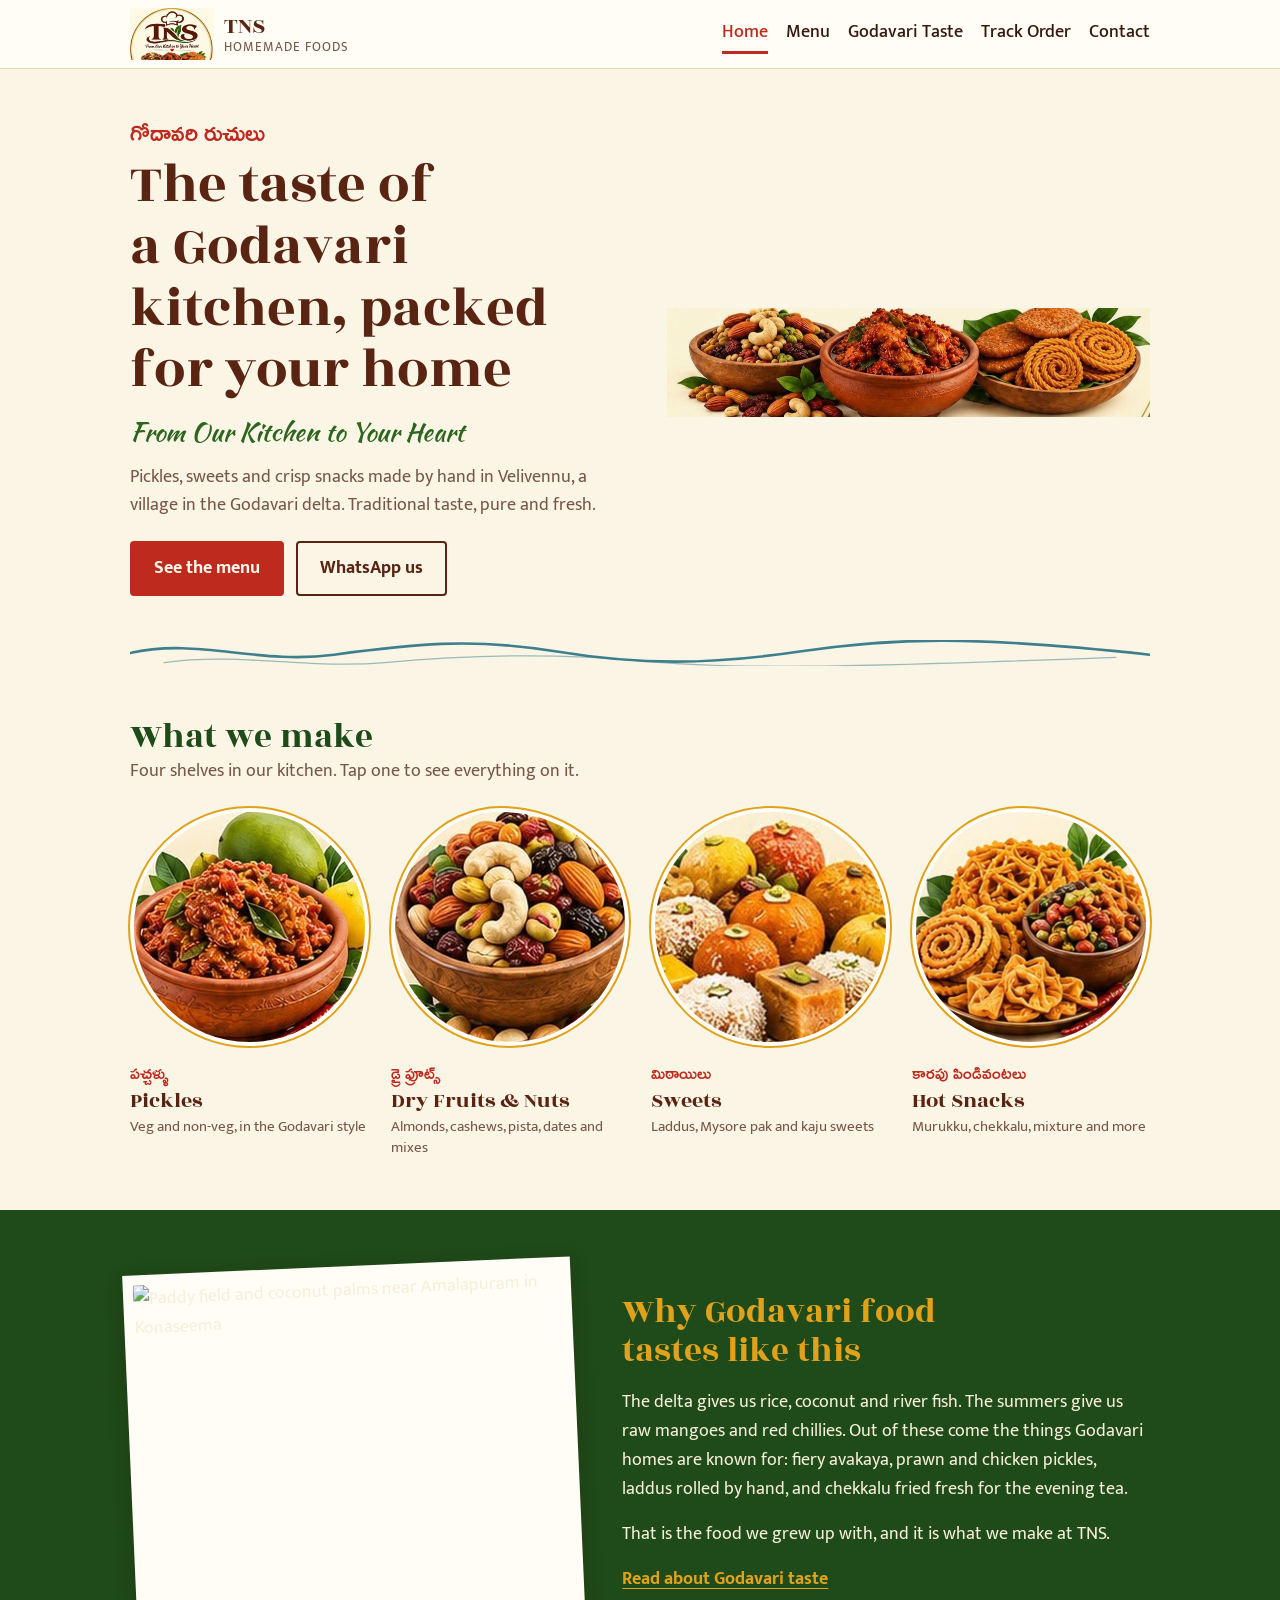
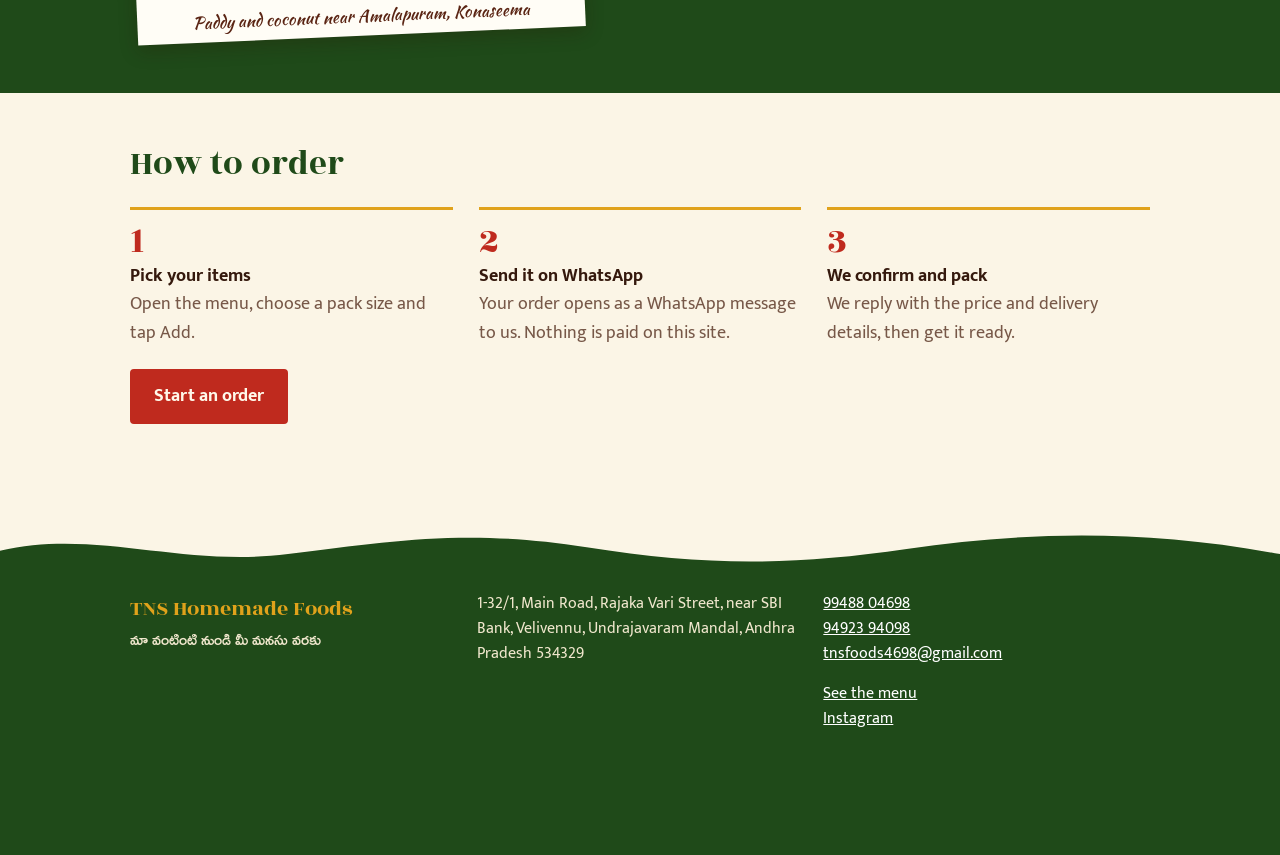
==== commit 769f50ca: "Add files via upload" ====
--- a/index.html
+++ b/index.html
@@ -28,7 +28,7 @@
     <h1>The taste of a Godavari kitchen, packed for your home</h1>
     <p class="script">From Our Kitchen to Your Heart</p>
     <p class="lede">Pickles, sweets and crisp snacks made by hand in Velivennu, a village in the Godavari delta. Traditional taste, pure and fresh.</p>
-    <p class="cta"><a class="btn" href="menu.html">See the menu</a> <a class="btn ghost" href="https://wa.me/919948804698" target="_blank" rel="noopener">WhatsApp us</a></p>
+    <p class="cta"><a class="btn" href="menu.html">See the menu</a> <a class="btn ghost" data-wa href="https://wa.me/919948804698" target="_blank" rel="noopener">WhatsApp us</a></p>
   </div>
   <img class="hero-img" src="c_hero.jpg" alt="Dry fruits, pickle and murukku in clay and wooden bowls">
 </div></section>
@@ -64,8 +64,8 @@
   <svg class="wave" viewBox="0 0 1200 40" preserveAspectRatio="none" aria-hidden="true"><path d="M0 22c90-26 170 20 270 4s170-30 280-8 190 22 300 2 220-24 350 6v14H0z" fill="currentColor"/></svg>
   <div class="foot-body"><div class="wrap foot-in">
     <div><p class="foot-name">TNS Homemade Foods</p><p class="te">మా వంటింటి నుండి మీ మనసు వరకు</p></div>
-    <div><p>1-32/1, Main Road, Rajaka Vari Street,<br>near SBI Bank, Velivennu,<br>Undrajavaram Mandal, A.P. 534329</p></div>
-    <div><p><a href="tel:+919948804698">99488 04698</a><br><a href="tel:+919492394098">94923 94098</a></p><p><a href="menu.html">See the menu</a></p></div>
+    <div><p data-set="address">1-32/1, Main Road, Rajaka Vari Street, near SBI Bank, Velivennu, Undrajavaram Mandal, Andhra Pradesh 534329</p></div>
+    <div><p><a data-tel="phone1" href="tel:+919948804698">99488 04698</a><br><a data-tel="phone2" href="tel:+919492394098">94923 94098</a><br><a data-mail href="mailto:tnsfoods4698@gmail.com">tnsfoods4698@gmail.com</a></p><p><a href="menu.html">See the menu</a><br><a data-ig href="https://www.instagram.com/tns_homefoods" target="_blank" rel="noopener">Instagram</a></p></div>
   </div></div>
 </footer>
 <div class="tray" id="tray" hidden><div class="wrap tray-in"><span id="trayText"></span><button id="openCart" type="button">View order</button></div></div>
--- a/style.css
+++ b/style.css
@@ -147,6 +147,10 @@
 .sbtns{display:flex;flex-wrap:wrap;gap:6px}
 .sbtns button{font:inherit;font-size:.95rem;padding:7px 10px;border:1px solid var(--brown);background:var(--paper);color:var(--brown);border-radius:4px;cursor:pointer;font-weight:500}
 .sbtns button.on{background:var(--leaf);border-color:var(--leaf);color:#fff8ea;cursor:default}
+.amt{font-weight:700;font-variant-numeric:tabular-nums;min-width:4.5em;text-align:right}
+.cart .name{flex:1}
+.cart li.total{border-bottom:0;border-top:2px solid var(--turmeric);font-size:1.1rem}
+.items select{max-width:150px}
 [hidden]{display:none!important}
 
 @media (max-width:760px){
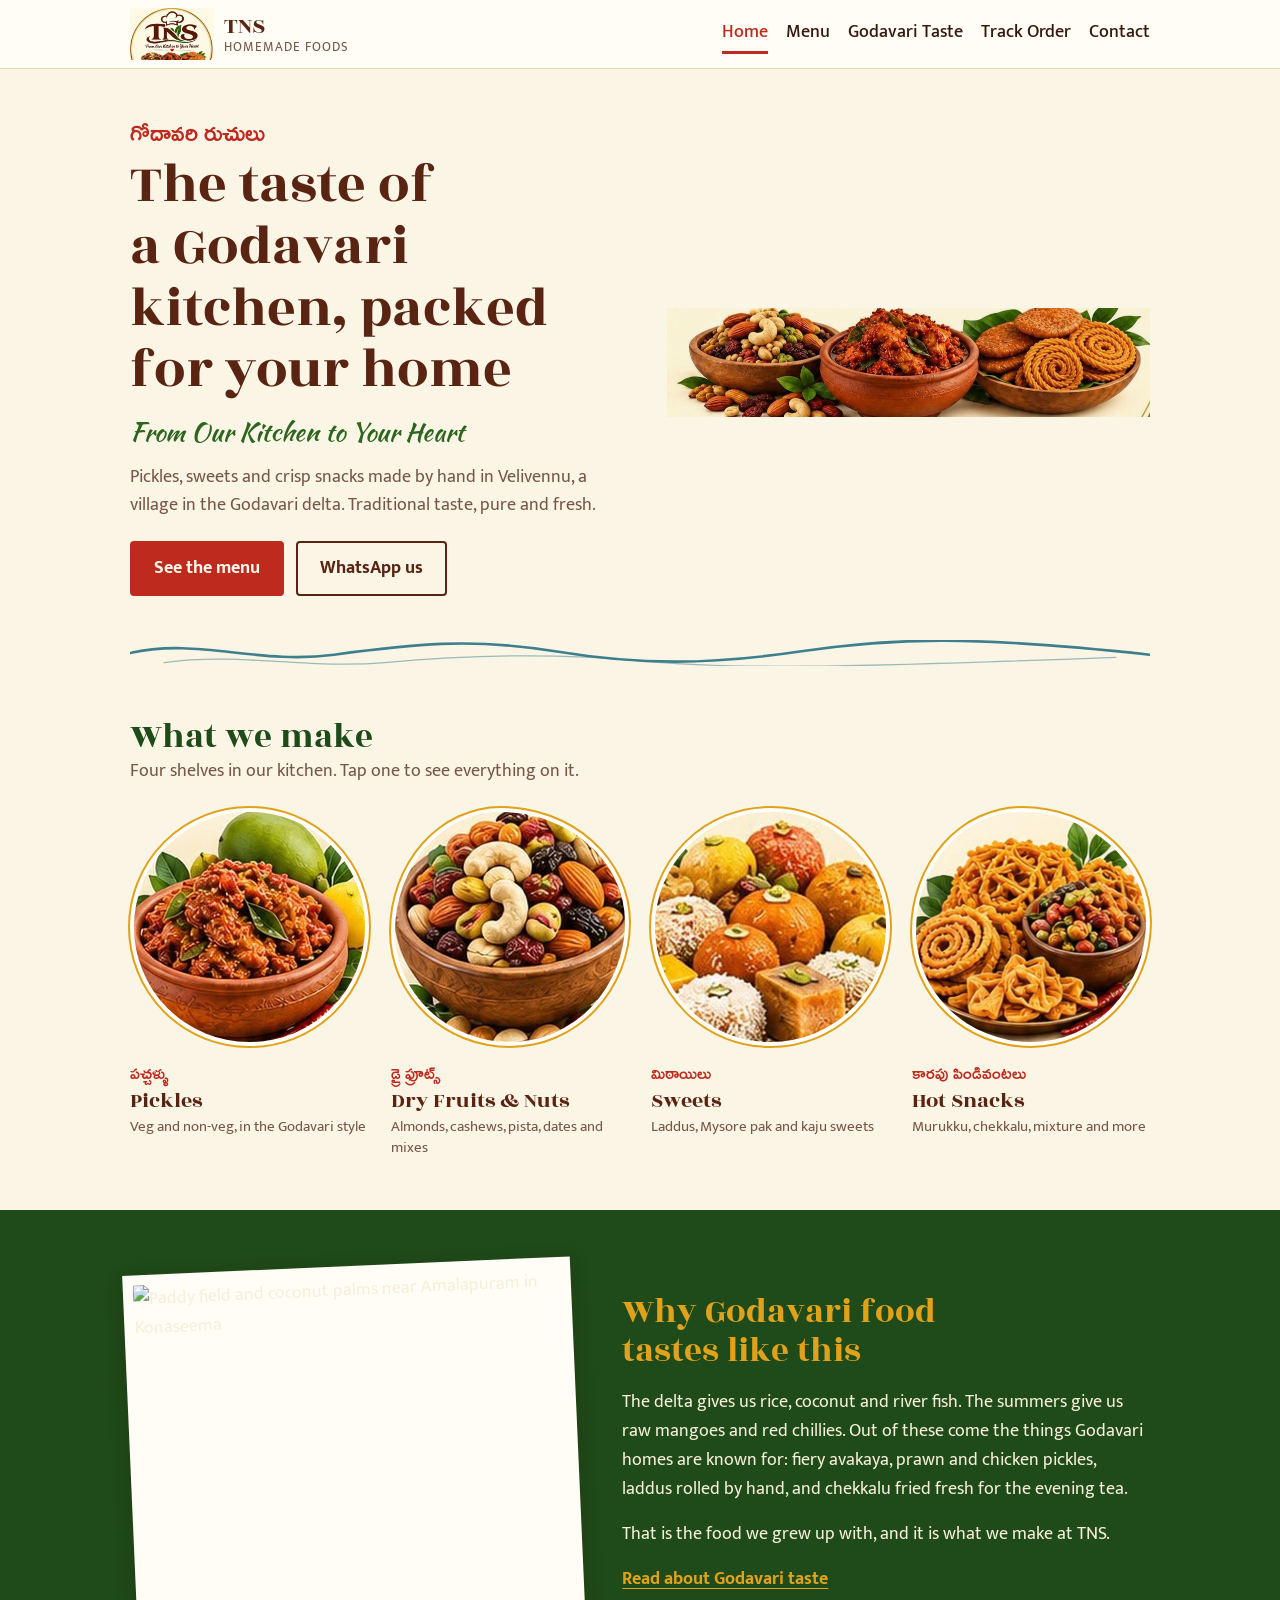
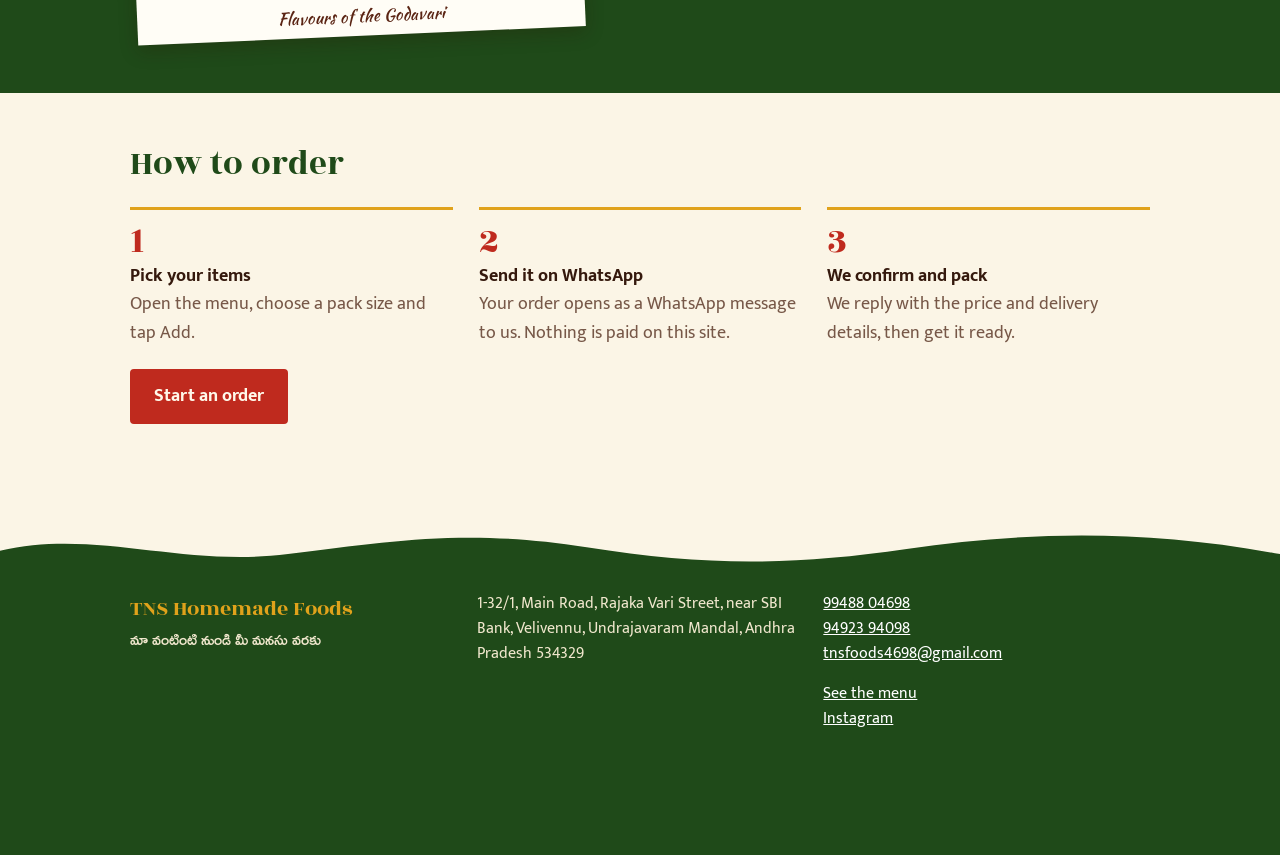
==== commit bb8a786c: "Add files via upload" ====
--- a/index.html
+++ b/index.html
@@ -41,7 +41,7 @@
 </section>
 
 <section class="leaf"><div class="wrap split">
-  <figure class="photo tilt"><img src="https://commons.wikimedia.org/wiki/Special:FilePath/Amazing_look_at_amalapuram.jpg?width=1000" alt="Paddy field and coconut palms near Amalapuram in Konaseema" loading="lazy"><figcaption>Paddy and coconut near Amalapuram, Konaseema</figcaption></figure>
+  <figure class="photo tilt"><img src="https://commons.wikimedia.org/wiki/Special:FilePath/Amazing_look_at_amalapuram.jpg?width=1000" alt="Paddy field and coconut palms near Amalapuram in Konaseema" loading="lazy"><figcaption>Flavours of the Godavari</figcaption></figure>
   <div>
     <h2>Why Godavari food tastes like this</h2>
     <p>The delta gives us rice, coconut and river fish. The summers give us raw mangoes and red chillies. Out of these come the things Godavari homes are known for: fiery avakaya, prawn and chicken pickles, laddus rolled by hand, and chekkalu fried fresh for the evening tea.</p>
@@ -63,7 +63,7 @@
 <footer class="foot">
   <svg class="wave" viewBox="0 0 1200 40" preserveAspectRatio="none" aria-hidden="true"><path d="M0 22c90-26 170 20 270 4s170-30 280-8 190 22 300 2 220-24 350 6v14H0z" fill="currentColor"/></svg>
   <div class="foot-body"><div class="wrap foot-in">
-    <div><p class="foot-name">TNS Homemade Foods</p><p class="te">మా వంటింటి నుండి మీ మనసు వరకు</p></div>
+    <div><p class="foot-name">TNS Homemade Foods</p><p class="te">మా వంటింటి నుండి మీ మనసు వరకు</p><p class="fssai" data-fssai hidden>FSSAI Lic. No. <span></span></p></div>
     <div><p data-set="address">1-32/1, Main Road, Rajaka Vari Street, near SBI Bank, Velivennu, Undrajavaram Mandal, Andhra Pradesh 534329</p></div>
     <div><p><a data-tel="phone1" href="tel:+919948804698">99488 04698</a><br><a data-tel="phone2" href="tel:+919492394098">94923 94098</a><br><a data-mail href="mailto:tnsfoods4698@gmail.com">tnsfoods4698@gmail.com</a></p><p><a href="menu.html">See the menu</a><br><a data-ig href="https://www.instagram.com/tns_homefoods" target="_blank" rel="noopener">Instagram</a></p></div>
   </div></div>
@@ -78,6 +78,10 @@
       <label for="custPhone">Phone number<input id="custPhone" type="tel" inputmode="tel" autocomplete="tel" placeholder="10 digit mobile number"></label>
       <label for="custAddr">Delivery address, or write "pickup"<textarea id="custAddr" rows="2"></textarea></label>
       <div class="locrow"><button class="btn ghost" id="locBtn" type="button">Share my location</button><span id="locMsg" class="note">Helps us find your door. Optional.</span></div>
+      <fieldset class="payopt"><legend>How will you pay?</legend>
+        <label for="payUpi"><input type="radio" name="payMethod" id="payUpi" value="UPI" checked> UPI</label>
+        <label for="payCod"><input type="radio" name="payMethod" id="payCod" value="Cash on delivery"> Cash on delivery</label>
+      </fieldset>
       <p class="note">We reply on WhatsApp with the price and delivery details before we pack anything.</p>
       <p class="err" id="orderErr" hidden></p>
       <button class="btn wa" id="place" type="button">Place order</button>
@@ -87,9 +91,17 @@
       <p id="doneMsg"></p>
       <a class="btn wa" id="send" target="_blank" rel="noopener">Send it on WhatsApp</a>
       <a class="link" id="trackLink" href="track.html">Track this order</a>
+      <div class="paybox" id="payBox" hidden>
+        <p class="paytitle">Pay by UPI <strong id="payAmt"></strong></p>
+        <div class="qr" id="payQr"></div>
+        <p>UPI ID: <strong id="payId" class="sel"></strong></p>
+        <a class="btn" id="payLink">Open my UPI app</a>
+        <p class="note" id="payNote"></p>
+      </div>
     </div>
   </div>
 </div>
+<script src="https://cdnjs.cloudflare.com/ajax/libs/qrcode-generator/1.4.4/qrcode.min.js"></script>
 <script src="app.js"></script>
 </body>
 </html>
--- a/style.css
+++ b/style.css
@@ -151,6 +151,19 @@
 .cart .name{flex:1}
 .cart li.total{border-bottom:0;border-top:2px solid var(--turmeric);font-size:1.1rem}
 .items select{max-width:150px}
+.fssai{font-size:.9rem;margin-top:.6em;letter-spacing:.02em}
+.qr{width:190px;max-width:100%;background:#fff;padding:6px;border:1px solid var(--line)}
+.qr svg{display:block;width:100%;height:auto}
+.paybox{border-top:2px solid var(--turmeric);padding-top:12px;display:grid;gap:8px;justify-items:start}
+.paybox p{margin:0}
+.paytitle{font-family:var(--display);font-size:1.3rem;color:var(--brown)}
+.sel{user-select:all}
+.paybtn{font:inherit;font-size:.9rem;margin-left:8px;padding:3px 10px;border:1px solid var(--line);background:var(--bg);border-radius:4px;cursor:pointer;color:var(--ink)}
+.pay-Paid{color:var(--leaf)}.pay-Unpaid{color:var(--chilli)}
+.payopt{border:1px solid var(--line);border-radius:4px;padding:8px 12px;margin:0;display:flex;gap:6px 22px;flex-wrap:wrap}
+.payopt legend{font-weight:500;padding:0 4px}
+.payopt label{display:flex;align-items:center;gap:8px;font-weight:400;cursor:pointer}
+.payopt input{width:18px;height:18px;padding:0}
 [hidden]{display:none!important}
 
 @media (max-width:760px){
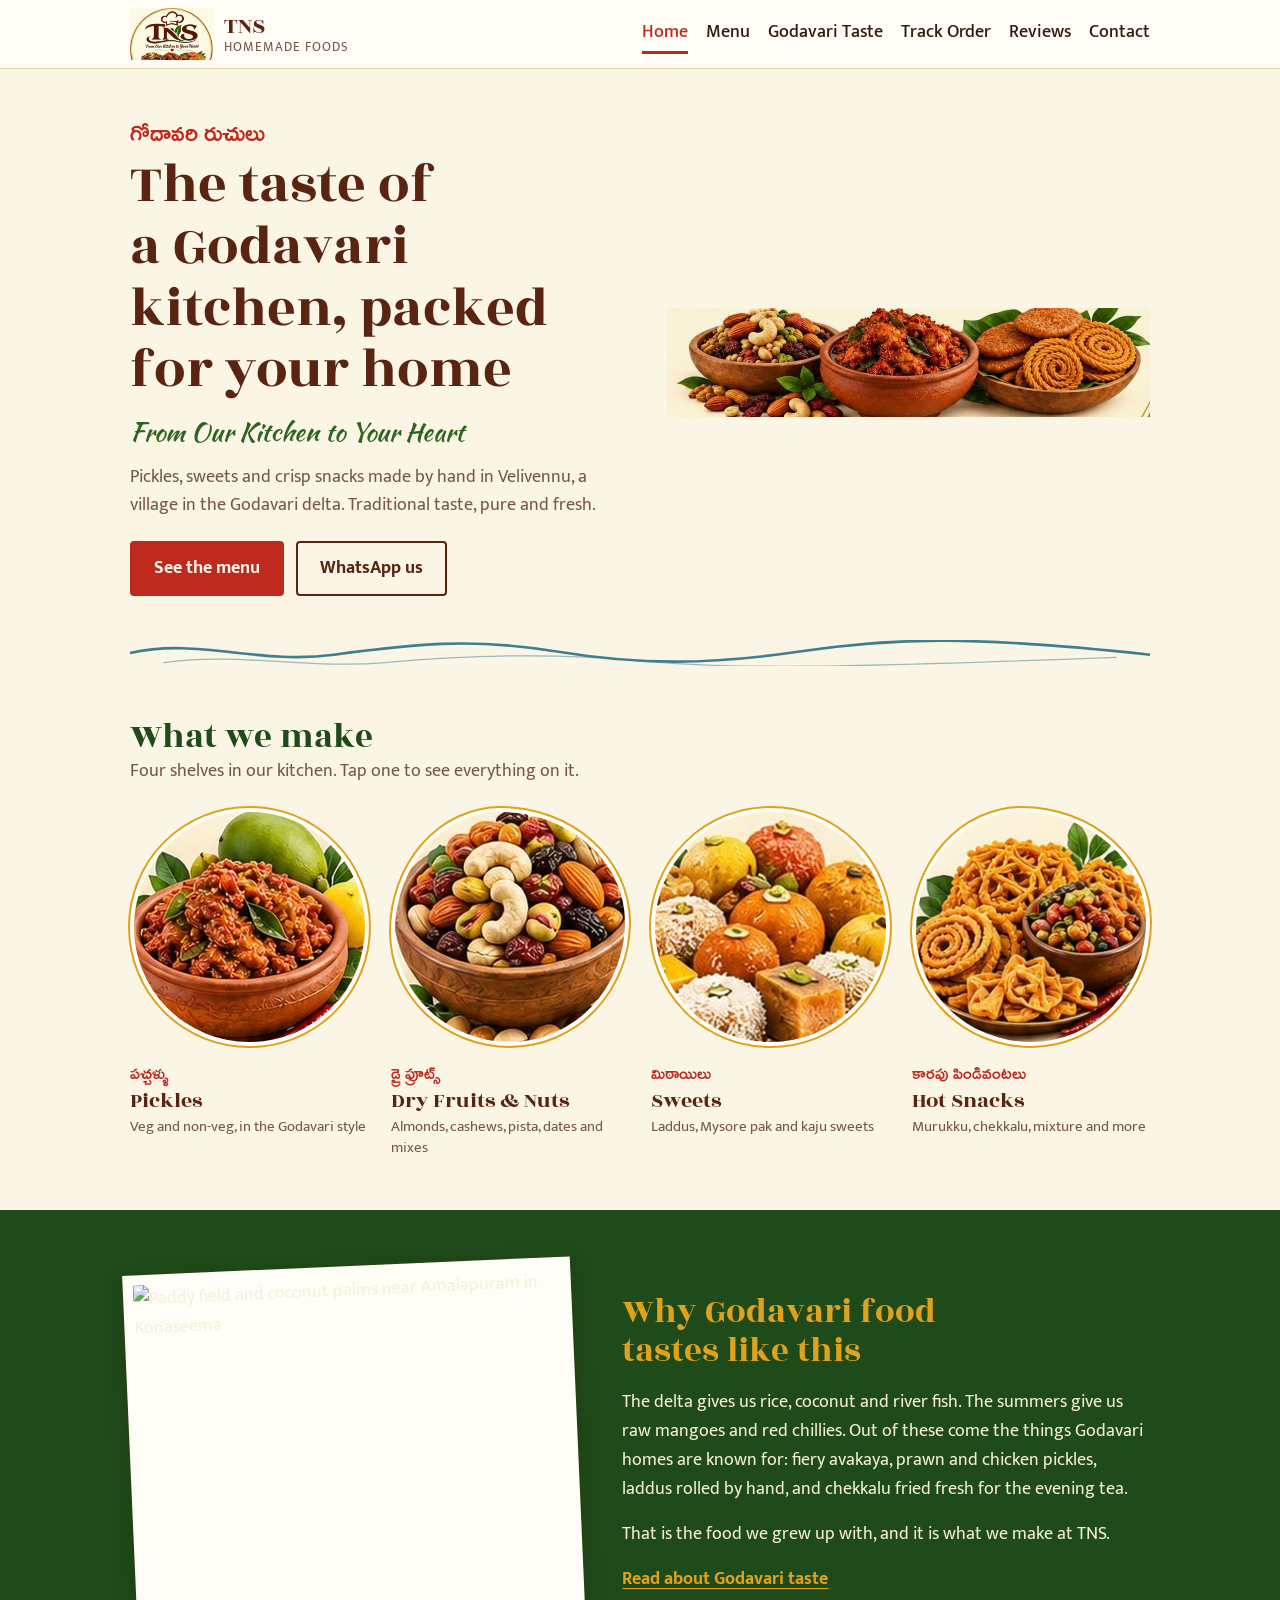
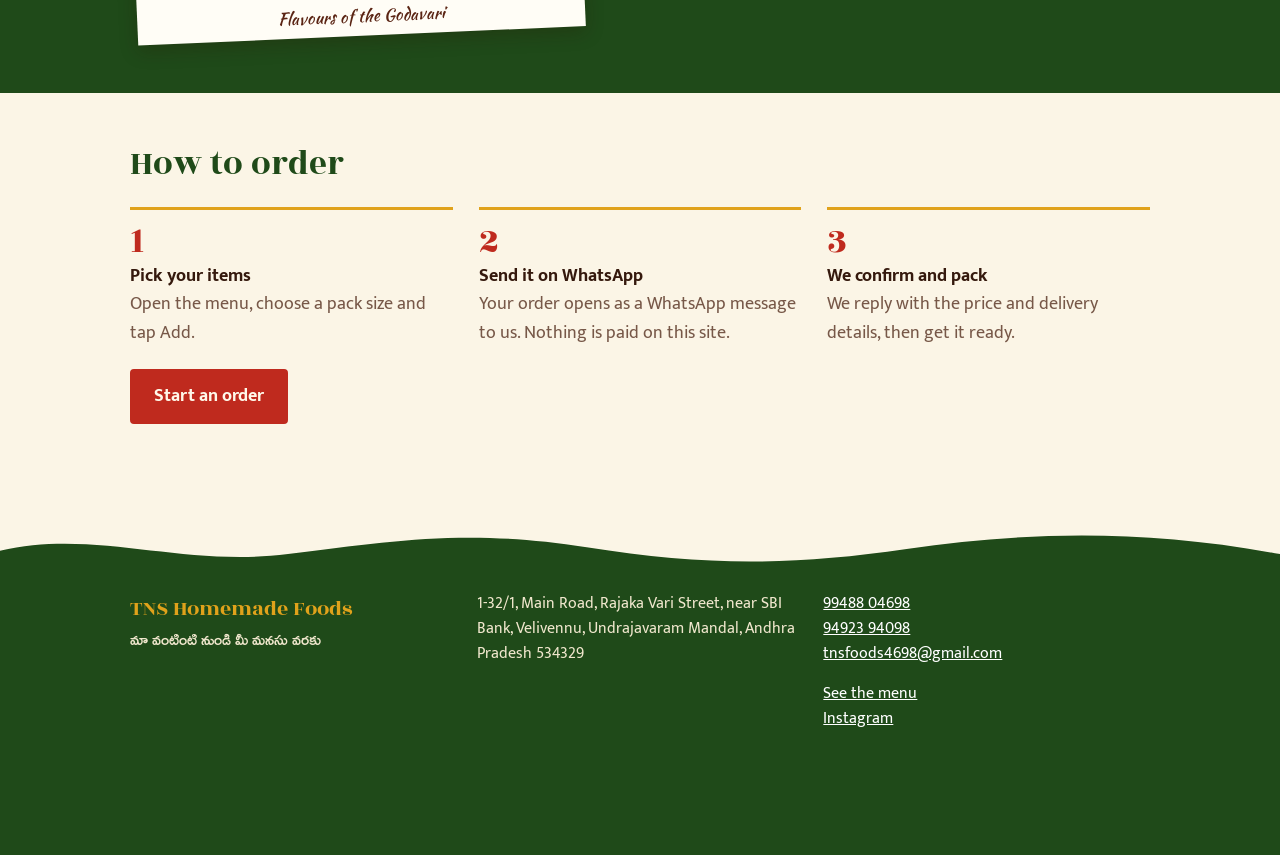
==== commit 10ec4460: "Add files via upload" ====
--- a/index.html
+++ b/index.html
@@ -18,7 +18,7 @@
 <header class="top">
   <div class="wrap top-in">
     <a class="brand" href="index.html"><img src="logo.jpg" alt="TNS" width="96" height="60"><span>TNS <small>Homemade Foods</small></span></a>
-    <nav aria-label="Main"><a href="index.html" aria-current="page">Home</a><a href="menu.html">Menu</a><a href="godavari.html">Godavari Taste</a><a href="track.html">Track Order</a><a href="contact.html">Contact</a></nav>
+    <nav aria-label="Main"><a href="index.html" aria-current="page">Home</a><a href="menu.html">Menu</a><a href="godavari.html">Godavari Taste</a><a href="track.html">Track Order</a><a href="reviews.html">Reviews</a><a href="contact.html">Contact</a></nav>
   </div>
 </header>
 <main>
--- a/style.css
+++ b/style.css
@@ -164,6 +164,22 @@
 .payopt legend{font-weight:500;padding:0 4px}
 .payopt label{display:flex;align-items:center;gap:8px;font-weight:400;cursor:pointer}
 .payopt input{width:18px;height:18px;padding:0}
+.revgrid{display:grid;grid-template-columns:repeat(auto-fill,minmax(min(100%,300px),1fr));gap:18px;margin-bottom:40px}
+.rev{background:var(--paper);border:1px solid var(--line);border-top:4px solid var(--turmeric);padding:16px 18px;display:grid;gap:8px;align-content:start}
+.rev p{margin:0}
+.revtext{font-size:1.05rem;line-height:1.5}
+.revwho{color:var(--muted);font-size:.92rem}
+.rate span{color:var(--line);font-size:1.2rem;letter-spacing:1px}
+.rate span.on{color:var(--turmeric)}
+.revform{max-width:620px;padding-bottom:50px}
+.revform h2{margin-bottom:.3em}
+.two{display:grid;grid-template-columns:1fr 1fr;gap:12px}
+@media (max-width:560px){.two{grid-template-columns:1fr}}
+.stars{display:flex;flex-direction:row-reverse;justify-content:flex-end;gap:4px}
+.stars input{position:absolute;opacity:0;width:1px;height:1px}
+.stars label{font-size:2.4rem;line-height:1;color:var(--line);cursor:pointer;font-weight:400}
+.stars label:hover,.stars label:hover~label,.stars input:checked~label{color:var(--turmeric)}
+.stars input:focus-visible+label{outline:3px solid var(--turmeric);border-radius:4px}
 [hidden]{display:none!important}
 
 @media (max-width:760px){
